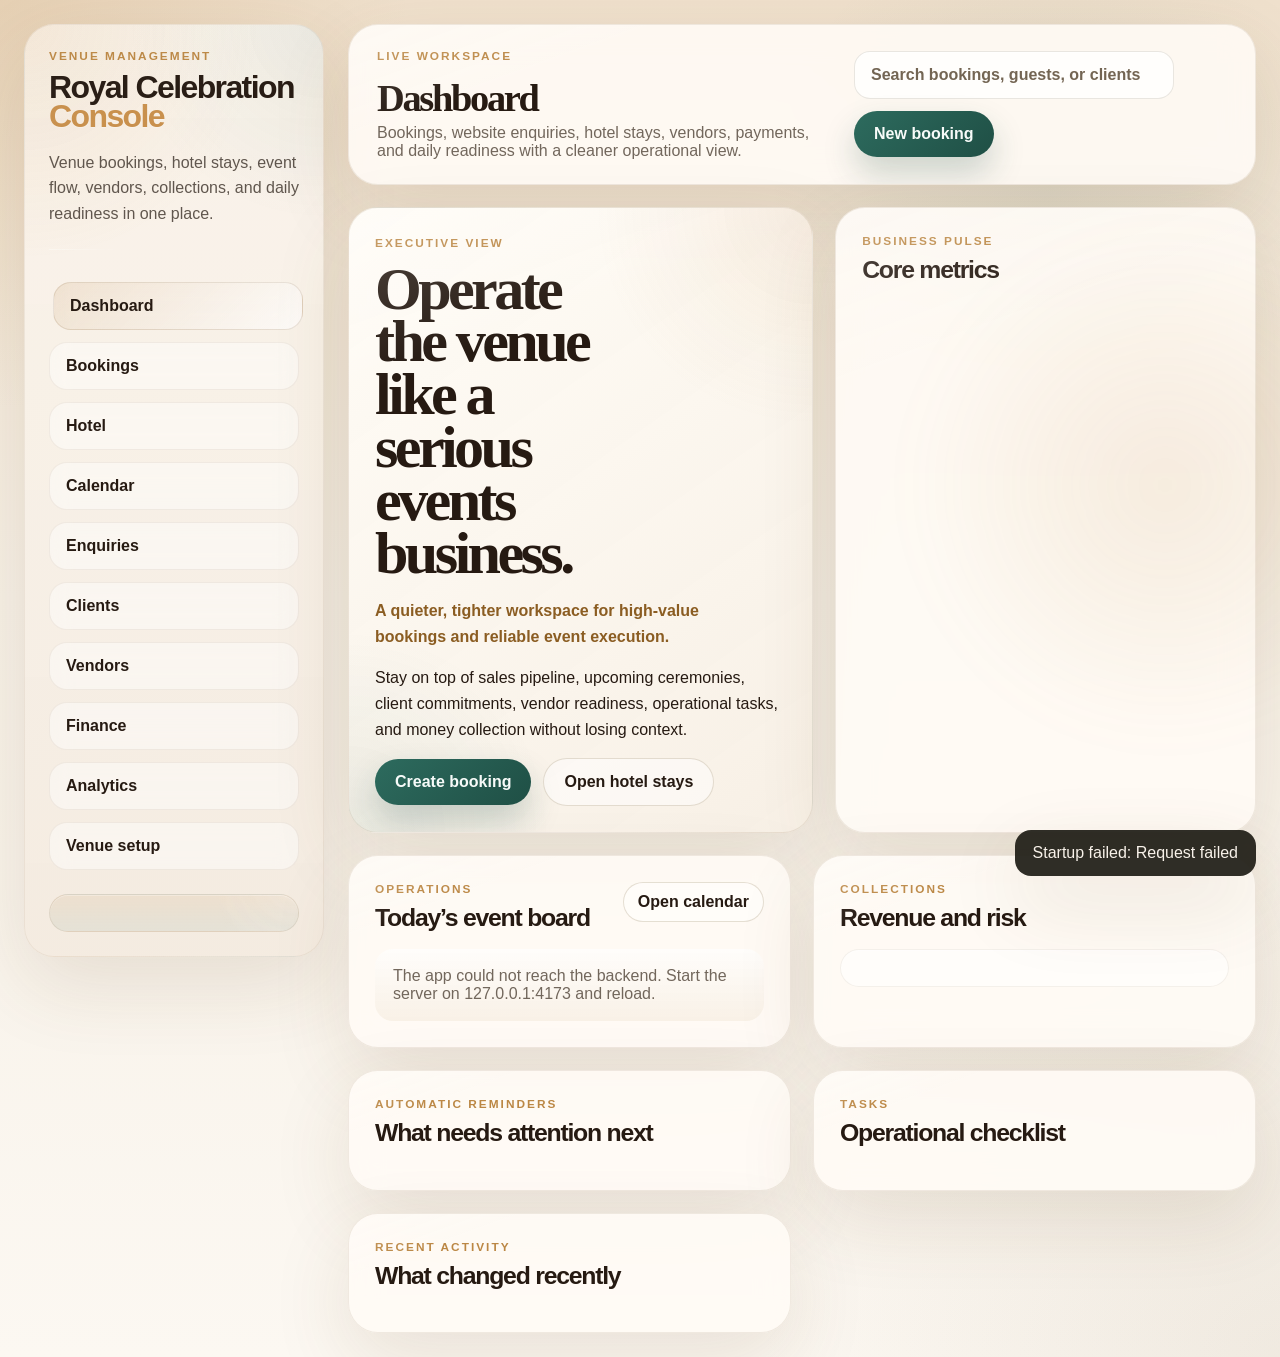
==== index.html @ b29d03de "disintegration" ====
<!DOCTYPE html>
<html lang="en">
  <head>
    <meta charset="UTF-8" />
    <meta name="viewport" content="width=device-width, initial-scale=1.0" />
    <title>Royal Celebration Console</title>
    <link rel="icon" type="image/png" href="assets/SrSLogicsLogo.png" />
    <meta property="og:title" content="Royal Celebration Console" />
    <meta
      property="og:description"
      content="Venue bookings, hotel stays, operations, vendors, collections, and event execution in one premium workspace."
    />
    <meta property="og:image" content="assets/SrSLogicsLogo.png" />
    <meta property="og:type" content="website" />
    <meta name="theme-color" content="#2c6b5e" />
    <meta name="mobile-web-app-capable" content="yes" />
    <meta name="apple-mobile-web-app-capable" content="yes" />
    <meta name="apple-mobile-web-app-status-bar-style" content="default" />
    <meta name="apple-mobile-web-app-title" content="Royal Celebration" />
    <link rel="manifest" href="manifest.webmanifest" />
    <link rel="apple-touch-icon" href="assets/SrSLogicsLogo.png" />
    <link rel="stylesheet" href="styles.css" />
  </head>
  <body>
    <div class="app-shell">
      <aside class="sidebar">
        <div class="brand-block">
          <p class="eyebrow">Venue Management</p>
          <h1>Royal Celebration <span>Console</span></h1>
          <p class="sidebar-copy">
            Venue bookings, hotel stays, event flow, vendors, collections, and daily readiness in one place.
          </p>
          <div class="brand-line"></div>
        </div>

        <nav class="nav-list" id="primaryNav" aria-label="Primary navigation">
          <button class="nav-link active" data-view="dashboard">Dashboard</button>
          <button class="nav-link" data-view="bookings">Bookings</button>
          <button class="nav-link" data-view="hotel">Hotel</button>
          <button class="nav-link" data-view="calendar">Calendar</button>
          <button class="nav-link" data-view="enquiries">Enquiries</button>
          <button class="nav-link" data-view="clients">Clients</button>
          <button class="nav-link" data-view="vendors">Vendors</button>
          <button class="nav-link" data-view="finance">Finance</button>
          <button class="nav-link" data-view="analytics">Analytics</button>
          <button class="nav-link" data-view="settings">Venue setup</button>
        </nav>

        <div class="sidebar-card" id="sidebarCard"></div>
      </aside>

      <main class="main-content">
        <header class="topbar">
          <div class="topbar-intro">
            <p class="eyebrow">Live Workspace</p>
            <h2 id="viewTitle">Dashboard</h2>
            <p class="topbar-copy">Bookings, website enquiries, hotel stays, vendors, payments, and daily readiness with a cleaner operational view.</p>
          </div>
          <div class="topbar-actions">
            <button class="mobile-nav-toggle" id="mobileNavToggle" type="button" aria-expanded="false" aria-controls="primaryNav">
              <span class="mobile-nav-toggle__label">Sections</span>
            </button>
            <label class="topbar-search">
              <span class="sr-only">Global booking search</span>
              <input id="globalSearch" placeholder="Search bookings, guests, or clients" />
            </label>
            <button class="primary-btn" id="quickAddBtn">New booking</button>
          </div>
        </header>

        <section class="view active" data-view-panel="dashboard">
          <div class="summary-grid">
            <article class="hero-card">
              <p class="eyebrow">Executive View</p>
              <h3>Operate the venue like a serious events business.</h3>
              <p class="hero-lead">A quieter, tighter workspace for high-value bookings and reliable event execution.</p>
              <p>
                Stay on top of sales pipeline, upcoming ceremonies, client commitments, vendor
                readiness, operational tasks, and money collection without losing context.
              </p>
              <div class="hero-actions">
                <button class="primary-btn" id="heroBookingBtn">Create booking</button>
                <button class="ghost-btn" data-goto="hotel">Open hotel stays</button>
              </div>
            </article>

            <article class="panel">
              <div class="section-heading compact-heading">
                <div>
                  <p class="eyebrow">Business Pulse</p>
                  <h3>Core metrics</h3>
                </div>
              </div>
              <div class="stats-grid" id="statsGrid"></div>
            </article>
          </div>

          <div class="content-grid">
            <article class="panel">
              <div class="section-heading">
                <div>
                  <p class="eyebrow">Operations</p>
                  <h3>Today’s event board</h3>
                </div>
                <button class="ghost-btn small-btn" data-goto="calendar">Open calendar</button>
              </div>
              <div class="card-list" id="todayList"></div>
            </article>

            <article class="panel">
              <div class="section-heading">
                <div>
                  <p class="eyebrow">Collections</p>
                  <h3>Revenue and risk</h3>
                </div>
              </div>
              <div class="finance-highlight" id="dashboardFinanceHighlight"></div>
              <div class="mini-list" id="collectionsList"></div>
            </article>
          </div>

          <div class="content-grid">
            <article class="panel">
              <div class="section-heading">
                <div>
                  <p class="eyebrow">Automatic reminders</p>
                  <h3>What needs attention next</h3>
                </div>
              </div>
              <div class="mini-list" id="remindersList"></div>
            </article>

            <article class="panel">
              <div class="section-heading">
                <div>
                  <p class="eyebrow">Tasks</p>
                  <h3>Operational checklist</h3>
                </div>
              </div>
              <div class="card-list" id="tasksList"></div>
            </article>

            <article class="panel">
              <div class="section-heading">
                <div>
                  <p class="eyebrow">Recent activity</p>
                  <h3>What changed recently</h3>
                </div>
              </div>
              <div class="mini-list" id="activityList"></div>
            </article>
          </div>
        </section>

        <section class="view" data-view-panel="bookings">
          <div class="bookings-layout">
            <article class="panel">
              <div class="section-heading bookings-heading">
                <div class="bookings-heading__copy">
                  <p class="eyebrow">Booking Management</p>
                  <h3>Pipeline, confirmations, and event records</h3>
                  <p class="bookings-copy">Review live bookings, shortlist upcoming events, and move records without losing context.</p>
                </div>
                <button class="ghost-btn small-btn" id="focusBookingFormBtn" type="button">Add booking</button>
              </div>

              <div class="table-toolbar">
                <label class="table-search">
                  <span class="sr-only">Search bookings</span>
                  <input id="bookingSearch" placeholder="Search by client, event type, or package" />
                </label>
                <div class="filter-group" id="bookingFilters">
                  <button class="filter-chip active" data-filter="All">All</button>
                  <button class="filter-chip" data-filter="Inquiry">Inquiry</button>
                  <button class="filter-chip" data-filter="Upcoming">Upcoming</button>
                  <button class="filter-chip" data-filter="Confirmed">Confirmed</button>
                </div>
              </div>

              <div class="table-shell">
                <table class="data-table">
                  <thead>
                    <tr>
                      <th>Booking</th>
                      <th>Date</th>
                      <th>Guests</th>
                      <th>Package</th>
                      <th>Advance</th>
                      <th>Status</th>
                    </tr>
                  </thead>
                  <tbody id="bookingsTableBody"></tbody>
                </table>
              </div>
            </article>

            <aside class="detail-stack">
              <article class="panel sticky-panel">
                <div class="section-heading compact-heading">
                  <div>
                    <p class="eyebrow">Selected Booking</p>
                    <h3>Booking summary</h3>
                  </div>
                </div>
                <div id="bookingDetail"></div>
              </article>

              <article class="panel">
                <div class="section-heading compact-heading">
                  <div>
                    <p class="eyebrow" id="bookingFormEyebrow">New Booking</p>
                    <h3 id="bookingFormTitle">Create record</h3>
                  </div>
                </div>
                <form id="bookingForm" class="app-form">
                  <label>
                    Client name
                    <input name="clientName" required placeholder="Aarav Sharma" />
                  </label>
                  <label>
                    Event type
                    <select name="eventType" required>
                      <option value="Wedding">Wedding</option>
                      <option value="Reception">Reception</option>
                      <option value="Engagement">Engagement</option>
                      <option value="Birthday">Birthday</option>
                      <option value="Corporate">Corporate</option>
                    </select>
                  </label>
                  <label>
                    Event date
                    <input name="eventDate" type="date" required />
                  </label>
                  <label>
                    Guests
                    <input name="guestCount" type="number" min="10" required placeholder="350" />
                  </label>
                  <label>
                    Package
                    <select name="packageName" required>
                      <option value="Silver">Silver</option>
                      <option value="Gold">Gold</option>
                      <option value="Premium">Premium</option>
                      <option value="Custom Luxury">Custom Luxury</option>
                    </select>
                  </label>
                  <label>
                    Lawn area
                    <select name="lawnArea" required>
                      <option value="Main Lawn">Main Lawn</option>
                      <option value="Sunset Deck">Sunset Deck</option>
                      <option value="North Lawn">North Lawn</option>
                      <option value="Garden Court">Garden Court</option>
                    </select>
                  </label>
                  <label>
                    Booking status
                    <select name="status" required>
                      <option value="Inquiry">Inquiry</option>
                      <option value="Upcoming">Upcoming</option>
                      <option value="Confirmed">Confirmed</option>
                    </select>
                  </label>
                  <label>
                    Advance amount
                    <input name="advancePaid" type="number" min="0" required placeholder="150000" />
                  </label>
                  <label class="full-span">
                    Notes
                    <textarea name="notes" rows="4" placeholder="Decor, catering, VIP requirements, timing notes"></textarea>
                  </label>
                  <div class="form-actions">
                    <button class="primary-btn full-width" id="bookingFormSubmitBtn" type="submit">Save booking</button>
                    <button class="ghost-btn full-width" id="cancelBookingEditBtn" type="button" hidden>Cancel edit</button>
                  </div>
                </form>
              </article>
            </aside>
          </div>
        </section>

        <section class="view" data-view-panel="hotel">
          <div class="section-grid hotel-grid">
            <article class="panel">
              <div class="section-heading">
                <div>
                  <p class="eyebrow">Hotel Stays</p>
                  <h3>Room reservations, stays, and guest allocation</h3>
                </div>
              </div>

              <div class="stats-grid hotel-stats" id="hotelStatsGrid"></div>

              <div class="table-shell hotel-table-shell">
                <table class="data-table">
                  <thead>
                    <tr>
                      <th>Guest / block</th>
                      <th>Stay dates</th>
                      <th>Room type</th>
                      <th>Rooms</th>
                      <th>Guests</th>
                      <th>Amount</th>
                      <th>Payment</th>
                      <th>Status</th>
                      <th>Actions</th>
                    </tr>
                  </thead>
                  <tbody id="hotelBookingsTableBody"></tbody>
                </table>
              </div>
            </article>

            <aside class="detail-stack">
              <article class="panel">
                <div class="section-heading compact-heading">
                  <div>
                    <p class="eyebrow">Stay Overview</p>
                    <h3>Hotel operations snapshot</h3>
                  </div>
                </div>
                <div id="hotelOverview"></div>
              </article>

              <article class="panel">
                <div class="section-heading compact-heading">
                  <div>
                    <p class="eyebrow" id="hotelFormEyebrow">New Room Booking</p>
                    <h3 id="hotelFormTitle">Create stay record</h3>
                  </div>
                </div>
                <form id="hotelBookingForm" class="app-form">
                  <label>
                    Guest name / booking block
                    <input name="guestName" required placeholder="Khanna Family Stay" />
                  </label>
                  <label>
                    Phone
                    <input name="phone" required placeholder="+91 98765 43210" />
                  </label>
                  <label>
                    Room type
                    <select name="roomType" required>
                      <option value="Deluxe Room">Deluxe Room</option>
                      <option value="Premium Room">Premium Room</option>
                      <option value="Family Suite">Family Suite</option>
                      <option value="Executive Suite">Executive Suite</option>
                    </select>
                  </label>
                  <label>
                    Booking source
                    <select name="bookingSource" required>
                      <option value="Wedding Block">Wedding Block</option>
                      <option value="Reception Block">Reception Block</option>
                      <option value="Phone Booking">Phone Booking</option>
                      <option value="Walk-in">Walk-in</option>
                      <option value="Corporate Event">Corporate Event</option>
                    </select>
                  </label>
                  <label>
                    Check-in
                    <input name="checkIn" type="date" required />
                  </label>
                  <label>
                    Check-out
                    <input name="checkOut" type="date" required />
                  </label>
                  <label>
                    Rooms
                    <input name="roomsCount" type="number" min="1" required placeholder="4" />
                  </label>
                  <label>
                    Guests
                    <input name="guestsCount" type="number" min="1" required placeholder="8" />
                  </label>
                  <label>
                    Amount
                    <input name="amount" type="number" min="0" required placeholder="72000" />
                  </label>
                  <label>
                    Stay status
                    <select name="status" required>
                      <option value="Reserved">Reserved</option>
                      <option value="Confirmed">Confirmed</option>
                      <option value="Checked In">Checked In</option>
                      <option value="Checked Out">Checked Out</option>
                    </select>
                  </label>
                  <label>
                    Payment status
                    <select name="paymentStatus" required>
                      <option value="Pending">Pending</option>
                      <option value="Received">Received</option>
                    </select>
                  </label>
                  <label class="full-span">
                    Notes
                    <textarea name="notes" rows="4" placeholder="Late check-in, family block, corporate stay notes, breakfast or pickup remarks"></textarea>
                  </label>
                  <div class="form-actions">
                    <button class="primary-btn full-width" id="hotelFormSubmitBtn" type="submit">Save room booking</button>
                    <button class="ghost-btn full-width" id="cancelHotelEditBtn" type="button" hidden>Cancel edit</button>
                  </div>
                </form>
              </article>
            </aside>
          </div>
        </section>

        <section class="view" data-view-panel="calendar">
          <article class="panel">
            <div class="section-heading">
              <div>
                <p class="eyebrow">Venue Calendar</p>
                <h3>Upcoming schedule and load planning</h3>
              </div>
            </div>
            <div class="calendar-board" id="calendarBoard"></div>
          </article>
        </section>

        <section class="view" data-view-panel="enquiries">
          <div class="section-grid entity-grid">
            <article class="panel">
              <div class="section-heading">
                <div>
                  <p class="eyebrow">Website Leads</p>
                  <h3>Public enquiries from the website</h3>
                </div>
              </div>
              <div class="table-shell">
                <table class="data-table">
                  <thead>
                    <tr>
                      <th>Lead</th>
                      <th>Event</th>
                      <th>Date</th>
                      <th>Guests</th>
                      <th>Budget</th>
                      <th>Stay</th>
                      <th>Status</th>
                      <th>Actions</th>
                    </tr>
                  </thead>
                  <tbody id="enquiriesTableBody"></tbody>
                </table>
              </div>
            </article>

            <article class="panel">
              <div class="section-heading compact-heading">
                <div>
                  <p class="eyebrow">Lead Notes</p>
                  <h3>What came from the public form</h3>
                </div>
              </div>
              <div class="mini-list" id="enquiriesSummary"></div>
            </article>
          </div>
        </section>

        <section class="view" data-view-panel="clients">
          <div class="section-grid entity-grid">
            <article class="panel">
              <div class="section-heading">
                <div>
                  <p class="eyebrow">Client CRM</p>
                  <h3>Profiles, stages, and preferences</h3>
                </div>
              </div>
              <div class="table-shell">
                <table class="data-table">
                  <thead>
                    <tr>
                      <th>Name</th>
                      <th>Phone</th>
                      <th>Email</th>
                      <th>Stage</th>
                      <th>Preferences</th>
                      <th>Actions</th>
                    </tr>
                  </thead>
                  <tbody id="clientsTableBody"></tbody>
                </table>
              </div>
            </article>

            <article class="panel">
              <div class="section-heading compact-heading">
                <div>
                  <p class="eyebrow" id="clientFormEyebrow">Add Client</p>
                  <h3 id="clientFormTitle">New CRM record</h3>
                </div>
              </div>
              <form id="clientForm" class="app-form">
                <label>
                  Full name
                  <input name="name" required placeholder="Neha Kapoor" />
                </label>
                <label>
                  Phone
                  <input name="phone" required placeholder="+91 98xxxxxx12" />
                </label>
                <label>
                  Email
                  <input name="email" type="email" required placeholder="client@example.com" />
                </label>
                <label>
                  Lead stage
                  <select name="stage" required>
                    <option value="Inquiry">Inquiry</option>
                    <option value="Site Visit">Site Visit</option>
                    <option value="Quoted">Quoted</option>
                    <option value="Booked">Booked</option>
                  </select>
                </label>
                <label class="full-span">
                  Preferences
                  <textarea name="preferences" rows="4" placeholder="Theme, catering notes, parking, VIP seating"></textarea>
                </label>
                <div class="form-actions">
                  <button class="primary-btn full-width" id="clientFormSubmitBtn" type="submit">Save client</button>
                  <button class="ghost-btn full-width" id="cancelClientEditBtn" type="button" hidden>Cancel edit</button>
                </div>
              </form>
            </article>
          </div>
        </section>

        <section class="view" data-view-panel="vendors">
          <div class="section-grid entity-grid">
            <article class="panel">
              <div class="section-heading">
                <div>
                  <p class="eyebrow">Vendor Directory</p>
                  <h3>Service partners and fallback options</h3>
                </div>
              </div>
              <div class="table-shell">
                <table class="data-table">
                  <thead>
                    <tr>
                      <th>Vendor</th>
                      <th>Category</th>
                      <th>Contact</th>
                      <th>Phone</th>
                      <th>Status</th>
                      <th>Actions</th>
                    </tr>
                  </thead>
                  <tbody id="vendorsTableBody"></tbody>
                </table>
              </div>
            </article>

            <article class="panel">
              <div class="section-heading compact-heading">
                <div>
                  <p class="eyebrow" id="vendorFormEyebrow">Add Vendor</p>
                  <h3 id="vendorFormTitle">Partner record</h3>
                </div>
              </div>
              <form id="vendorForm" class="app-form">
                <label>
                  Vendor name
                  <input name="name" required placeholder="Royal Petals Decor" />
                </label>
                <label>
                  Category
                  <select name="category" required>
                    <option value="Decor">Decor</option>
                    <option value="Catering">Catering</option>
                    <option value="Lighting">Lighting</option>
                    <option value="Sound">Sound</option>
                    <option value="Photography">Photography</option>
                    <option value="Security">Security</option>
                  </select>
                </label>
                <label>
                  Contact person
                  <input name="contactPerson" required placeholder="Rajiv" />
                </label>
                <label>
                  Phone
                  <input name="phone" required placeholder="+91 97xxxxxx00" />
                </label>
                <label>
                  Status
                  <select name="status" required>
                    <option value="Preferred">Preferred</option>
                    <option value="Active">Active</option>
                    <option value="Backup">Backup</option>
                  </select>
                </label>
                <label class="full-span">
                  Notes
                  <textarea name="notes" rows="4" placeholder="Rates, setup conditions, reliability"></textarea>
                </label>
                <div class="form-actions">
                  <button class="primary-btn full-width" id="vendorFormSubmitBtn" type="submit">Save vendor</button>
                  <button class="ghost-btn full-width" id="cancelVendorEditBtn" type="button" hidden>Cancel edit</button>
                </div>
              </form>
            </article>
          </div>
        </section>

        <section class="view" data-view-panel="finance">
          <div class="section-grid entity-grid">
            <article class="panel">
              <div class="section-heading">
                <div>
                  <p class="eyebrow">Collections</p>
                  <h3>Payments, balances, and cash flow</h3>
                </div>
              </div>
              <div class="finance-highlight" id="financeHighlight"></div>
              <div class="table-shell">
                <table class="data-table">
                  <thead>
                    <tr>
                      <th>Client</th>
                      <th>Type</th>
                      <th>Amount</th>
                      <th>Status</th>
                      <th>Notes</th>
                      <th>Actions</th>
                    </tr>
                  </thead>
                  <tbody id="paymentsTableBody"></tbody>
                </table>
              </div>
            </article>

            <article class="panel">
              <div class="section-heading compact-heading">
                <div>
                  <p class="eyebrow" id="paymentFormEyebrow">Add Payment</p>
                  <h3 id="paymentFormTitle">Finance entry</h3>
                </div>
              </div>
              <form id="paymentForm" class="app-form">
                <label>
                  Client name
                  <input name="clientName" required placeholder="Aarav Sharma" />
                </label>
                <label>
                  Payment type
                  <select name="paymentType" required>
                    <option value="Token">Token</option>
                    <option value="Advance">Advance</option>
                    <option value="Installment">Installment</option>
                    <option value="Final Balance">Final Balance</option>
                  </select>
                </label>
                <label>
                  Amount
                  <input name="amount" type="number" min="0" required placeholder="75000" />
                </label>
                <label>
                  Status
                  <select name="status" required>
                    <option value="Received">Received</option>
                    <option value="Pending">Pending</option>
                  </select>
                </label>
                <label class="full-span">
                  Notes
                  <textarea name="notes" rows="4" placeholder="Reference number, due date, balance context"></textarea>
                </label>
                <div class="form-actions">
                  <button class="primary-btn full-width" id="paymentFormSubmitBtn" type="submit">Save payment</button>
                  <button class="ghost-btn full-width" id="cancelPaymentEditBtn" type="button" hidden>Cancel edit</button>
                </div>
              </form>
            </article>
          </div>
        </section>

        <section class="view" data-view-panel="analytics">
          <div class="section-heading">
            <div>
              <p class="eyebrow">Owner Analytics</p>
              <h3>Business metrics, demand patterns, and operating pressure</h3>
            </div>
          </div>

          <div class="analytics-kpi-grid" id="analyticsKpiGrid"></div>

          <div class="analytics-grid analytics-grid--wide">
            <article class="panel">
              <div class="section-heading compact-heading">
                <div>
                  <p class="eyebrow">Revenue</p>
                  <h3>Collections and revenue mix</h3>
                </div>
              </div>
              <div id="analyticsRevenueMix"></div>
            </article>

            <article class="panel">
              <div class="section-heading compact-heading">
                <div>
                  <p class="eyebrow">Demand</p>
                  <h3>Event type mix</h3>
                </div>
              </div>
              <div id="analyticsEventMix"></div>
            </article>
          </div>

          <div class="analytics-grid">
            <article class="panel">
              <div class="section-heading compact-heading">
                <div>
                  <p class="eyebrow">Lawn Performance</p>
                  <h3>Lawn area utilization</h3>
                </div>
              </div>
              <div id="analyticsLawnMix"></div>
            </article>

            <article class="panel">
              <div class="section-heading compact-heading">
                <div>
                  <p class="eyebrow">Packages</p>
                  <h3>Package demand distribution</h3>
                </div>
              </div>
              <div id="analyticsPackageMix"></div>
            </article>

            <article class="panel">
              <div class="section-heading compact-heading">
                <div>
                  <p class="eyebrow">Hotel Demand</p>
                  <h3>Room type demand</h3>
                </div>
              </div>
              <div id="analyticsRoomTypeMix"></div>
            </article>
          </div>

          <div class="analytics-grid">
            <article class="panel">
              <div class="section-heading compact-heading">
                <div>
                  <p class="eyebrow">Acquisition</p>
                  <h3>Hotel booking sources</h3>
                </div>
              </div>
              <div id="analyticsHotelSourceMix"></div>
            </article>

            <article class="panel">
              <div class="section-heading compact-heading">
                <div>
                  <p class="eyebrow">Schedule</p>
                  <h3>Upcoming operating load</h3>
                </div>
              </div>
              <div id="analyticsLoadMix"></div>
            </article>

            <article class="panel">
              <div class="section-heading compact-heading">
                <div>
                  <p class="eyebrow">Trend</p>
                  <h3>Month-wise pipeline</h3>
                </div>
              </div>
              <div id="analyticsMonthlyTrend"></div>
            </article>
          </div>
        </section>

        <section class="view" data-view-panel="settings">
          <article class="panel">
            <div class="section-heading">
              <div>
                  <p class="eyebrow">Venue Setup</p>
                  <h3>Configuration areas for the business</h3>
                </div>
              </div>
              <div class="requirements-grid" id="requirementsGrid"></div>
          </article>
        </section>
      </main>
    </div>

    <div class="toast" id="toast" aria-live="polite"></div>

    <script src="pwa.js"></script>
    <script src="app.js"></script>
  </body>
</html>
---- styles.css ----
:root {
  --bg: #f6f0e6;
  --bg-warm: #ead8c2;
  --panel: rgba(255, 251, 246, 0.9);
  --panel-strong: rgba(255, 253, 250, 0.98);
  --ink: #261a12;
  --muted: #72675c;
  --line: rgba(113, 83, 38, 0.1);
  --line-strong: rgba(113, 83, 38, 0.18);
  --accent: #bb8744;
  --accent-deep: #8b5d22;
  --accent-soft: rgba(187, 135, 68, 0.12);
  --green: #2d6b5e;
  --green-deep: #1f4f45;
  --green-soft: rgba(45, 107, 94, 0.12);
  --navy: #f4efe8;
  --navy-soft: #efe6d8;
  --red: #c96d52;
  --red-soft: rgba(201, 109, 82, 0.12);
  --amber-soft: rgba(187, 135, 68, 0.1);
  --glow: rgba(187, 135, 68, 0.14);
  --shadow: 0 28px 80px rgba(96, 67, 28, 0.12);
  --shadow-soft: 0 16px 36px rgba(96, 67, 28, 0.08);
}

* {
  box-sizing: border-box;
}

html {
  scroll-behavior: smooth;
}

body {
  margin: 0;
  min-height: 100vh;
  overflow-x: hidden;
  color: var(--ink);
  font-family: "Avenir Next", "Segoe UI", sans-serif;
  background:
    radial-gradient(circle at top left, rgba(187, 135, 68, 0.18), transparent 22%),
    radial-gradient(circle at 82% 14%, rgba(45, 107, 94, 0.08), transparent 18%),
    radial-gradient(circle at bottom right, rgba(134, 108, 68, 0.1), transparent 28%),
    linear-gradient(180deg, #efe0cc 0%, var(--bg) 44%, #fcf8f2 100%);
}

body::before {
  content: "";
  position: fixed;
  inset: 0;
  pointer-events: none;
  opacity: 0.08;
  background-image:
    linear-gradient(rgba(255, 255, 255, 0.08) 1px, transparent 1px),
    linear-gradient(90deg, rgba(255, 255, 255, 0.08) 1px, transparent 1px);
  background-size: 56px 56px;
}

body::after {
  content: "";
  position: fixed;
  width: 42vw;
  height: 42vw;
  right: -12vw;
  top: 24vh;
  border-radius: 50%;
  background: radial-gradient(circle, rgba(187, 135, 68, 0.12), transparent 68%);
  pointer-events: none;
  filter: blur(24px);
}

button,
input,
select,
textarea {
  font: inherit;
}

[hidden] {
  display: none !important;
}

.sr-only {
  position: absolute;
  width: 1px;
  height: 1px;
  padding: 0;
  margin: -1px;
  overflow: hidden;
  clip: rect(0, 0, 0, 0);
  white-space: nowrap;
  border: 0;
}

.app-shell {
  display: grid;
  grid-template-columns: 300px 1fr;
  gap: 24px;
  padding: 24px;
}

.sidebar {
  position: relative;
  align-self: start;
  display: flex;
  flex-direction: column;
  height: auto;
  min-height: 0;
  padding: 24px;
  border-radius: 30px;
  background:
    radial-gradient(circle at top left, rgba(187, 135, 68, 0.12), transparent 24%),
    radial-gradient(circle at top right, rgba(45, 107, 94, 0.08), transparent 20%),
    linear-gradient(180deg, rgba(250, 244, 236, 0.96) 0%, rgba(244, 235, 224, 0.98) 100%);
  color: var(--ink);
  box-shadow: var(--shadow);
  overflow: hidden;
  border: 1px solid rgba(113, 83, 38, 0.08);
}

.sidebar::before {
  content: "";
  position: absolute;
  inset: 0;
  background:
    linear-gradient(160deg, rgba(255, 255, 255, 0.03), transparent 22%),
    repeating-linear-gradient(
      120deg,
      rgba(255, 255, 255, 0.012) 0,
      rgba(255, 255, 255, 0.012) 1px,
      transparent 1px,
      transparent 36px
    );
  pointer-events: none;
}

.mobile-nav-toggle {
  display: none;
  align-self: flex-start;
  margin-bottom: 16px;
  padding: 12px 16px;
  border-radius: 999px;
  border: 1px solid rgba(113, 83, 38, 0.12);
  background: rgba(255, 252, 247, 0.94);
  color: var(--ink);
  font-weight: 800;
  font-size: 0.9rem;
  box-shadow: var(--shadow-soft);
}

.mobile-nav-toggle__label {
  pointer-events: none;
}

.eyebrow {
  margin: 0 0 10px;
  color: var(--accent);
  text-transform: uppercase;
  letter-spacing: 0.17em;
  font-size: 0.74rem;
  font-weight: 800;
}

.brand-block h1,
.section-heading h3,
.data-table th,
.detail-card h4,
.requirement-card h4 {
  margin: 0;
  font-family: "Avenir Next", "Trebuchet MS", sans-serif;
  letter-spacing: -0.05em;
}

.topbar h2,
.hero-card h3 {
  margin: 0;
  font-family: "Iowan Old Style", "Palatino Linotype", "Book Antiqua", serif;
  font-weight: 700;
  letter-spacing: -0.06em;
}

.brand-block h1 {
  font-size: 2rem;
  line-height: 0.92;
  margin-bottom: 18px;
}

.brand-block h1 span {
  display: block;
  color: #c88f4b;
  text-shadow: 0 1px 0 rgba(255, 255, 255, 0.24);
}

.sidebar-copy,
.sidebar-card span,
.hero-card p,
.detail-card p,
.requirement-card p,
.mini-item p,
.finance-highlight p {
  line-height: 1.6;
}

.sidebar-copy,
.sidebar-card span {
  color: rgba(38, 26, 18, 0.72);
}

.brand-line {
  width: 70px;
  height: 1px;
  margin-top: 22px;
  background: linear-gradient(90deg, rgba(255, 255, 255, 0.34), transparent);
}

.nav-list {
  display: grid;
  gap: 12px;
  margin: 32px 0 auto;
}

.nav-link {
  border: 1px solid rgba(113, 83, 38, 0.08);
  padding: 14px 16px;
  border-radius: 18px;
  text-align: left;
  background: rgba(255, 255, 255, 0.44);
  color: inherit;
  cursor: pointer;
  font-weight: 700;
  backdrop-filter: blur(10px);
  transition: transform 180ms ease, background 180ms ease, border-color 180ms ease;
}

.nav-link:hover,
.nav-link.active {
  background: linear-gradient(135deg, rgba(187, 135, 68, 0.14), rgba(255, 255, 255, 0.65));
  border-color: rgba(113, 83, 38, 0.14);
  transform: translateX(4px);
}

.sidebar-card {
  margin-top: 24px;
  padding: 18px;
  border-radius: 22px;
  background:
    radial-gradient(circle at top right, rgba(255, 255, 255, 0.18), transparent 32%),
    linear-gradient(180deg, rgba(187, 135, 68, 0.12), rgba(45, 107, 94, 0.08));
  border: 1px solid rgba(113, 83, 38, 0.1);
  box-shadow: inset 0 1px 0 rgba(255, 255, 255, 0.3);
}

.sidebar-card p,
.sidebar-card strong,
.sidebar-card span {
  margin: 0;
}

.sidebar-card strong {
  display: block;
  margin: 8px 0;
  font-size: 1.8rem;
}

.main-content {
  display: grid;
  gap: 22px;
  min-width: 0;
}

.topbar,
.panel,
.hero-card {
  border: 1px solid var(--line);
  border-radius: 30px;
  background: var(--panel);
  box-shadow: var(--shadow);
  backdrop-filter: blur(16px);
  min-width: 0;
}

.panel,
.hero-card {
  position: relative;
  overflow: hidden;
}

.panel::before,
.hero-card::before,
.topbar::before {
  content: "";
  position: absolute;
  inset: 0;
  background: linear-gradient(160deg, rgba(255, 255, 255, 0.22), transparent 24%);
  pointer-events: none;
}

.topbar {
  display: flex;
  justify-content: space-between;
  align-items: center;
  gap: 24px;
  padding: 24px 28px;
  position: relative;
  overflow: hidden;
}

.topbar h2 {
  font-size: clamp(2.3rem, 3vw, 3.05rem);
  line-height: 0.9;
}

.topbar-intro {
  display: grid;
  gap: 8px;
}

.topbar-copy {
  margin: 0;
  max-width: 54ch;
  color: var(--muted);
}

.topbar-actions,
.hero-actions {
  display: flex;
  flex-wrap: wrap;
  gap: 12px;
  align-items: center;
}

.topbar-search input,
.table-toolbar input,
.app-form input,
.app-form select,
.app-form textarea {
  width: 100%;
  font-weight: 600;
  border: 1px solid rgba(77, 57, 27, 0.12);
  border-radius: 16px;
  padding: 14px 16px;
  background: rgba(255, 255, 255, 0.76);
  color: var(--ink);
  box-shadow: inset 0 1px 0 rgba(255, 255, 255, 0.48);
}

.topbar-search input::placeholder,
.table-toolbar input::placeholder,
.app-form input::placeholder,
.app-form textarea::placeholder {
  color: rgba(103, 88, 68, 0.92);
  font-weight: 600;
}

.topbar-search input:focus,
.table-toolbar input:focus,
.app-form input:focus,
.app-form select:focus,
.app-form textarea:focus {
  outline: 0;
  border-color: rgba(187, 135, 68, 0.34);
  box-shadow:
    0 0 0 4px rgba(187, 135, 68, 0.08),
    inset 0 1px 0 rgba(255, 255, 255, 0.58);
}

.topbar-search {
  width: min(320px, 100%);
}

.primary-btn,
.ghost-btn,
.filter-chip,
.row-action {
  border: 0;
  cursor: pointer;
  display: inline-flex;
  align-items: center;
  justify-content: center;
  text-align: center;
  transition: transform 180ms ease, box-shadow 180ms ease, background 180ms ease;
}

.primary-btn,
.ghost-btn,
.filter-chip {
  padding: 14px 20px;
  border-radius: 999px;
  font-weight: 800;
}

.small-btn,
.row-action {
  padding: 10px 14px;
  border-radius: 999px;
  font-weight: 800;
}

.primary-btn {
  background: linear-gradient(135deg, var(--green) 0%, var(--green-deep) 100%);
  color: #f7fbf9;
  box-shadow: 0 16px 32px rgba(33, 77, 68, 0.22);
}

.ghost-btn {
  background: rgba(255, 255, 255, 0.48);
  color: var(--ink);
  border: 1px solid var(--line-strong);
}

.filter-chip {
  background: rgba(255, 255, 255, 0.54);
  color: var(--muted);
}

.filter-chip.active {
  background: rgba(187, 135, 68, 0.16);
  color: var(--ink);
  border-color: rgba(187, 135, 68, 0.2);
}

.row-action {
  background: rgba(255, 255, 255, 0.5);
  color: var(--ink);
  border: 1px solid var(--line);
}

.row-action--danger {
  background: rgba(160, 34, 34, 0.1);
  color: #8e1f1f;
  border-color: rgba(160, 34, 34, 0.16);
}

.primary-btn:hover,
.ghost-btn:hover,
.filter-chip:hover,
.row-action:hover {
  transform: translateY(-2px);
}

.view {
  display: none;
}

.view.active {
  display: grid;
  gap: 22px;
}

.summary-grid,
.content-grid,
.section-grid,
.bookings-layout,
.analytics-grid,
.analytics-kpi-grid {
  display: grid;
  gap: 22px;
}

.summary-grid {
  grid-template-columns: 1.05fr 0.95fr;
}

.content-grid,
.section-grid {
  grid-template-columns: 1fr 1fr;
}

.entity-grid {
  grid-template-columns: minmax(0, 1.35fr) minmax(320px, 0.85fr);
  align-items: start;
}

.bookings-layout {
  grid-template-columns: minmax(0, 1.5fr) minmax(320px, 0.8fr);
  align-items: start;
}

.analytics-kpi-grid {
  grid-template-columns: repeat(3, minmax(0, 1fr));
}

.analytics-grid {
  grid-template-columns: repeat(3, minmax(0, 1fr));
}

.analytics-grid--wide {
  grid-template-columns: repeat(2, minmax(0, 1fr));
}

.bookings-heading__copy {
  display: grid;
  gap: 8px;
}

.bookings-copy {
  margin: 0;
  max-width: 56ch;
  color: var(--muted);
}

.hero-card,
.panel {
  padding: 26px;
}

.hero-card {
  background:
    radial-gradient(circle at top right, rgba(187, 135, 68, 0.1), transparent 28%),
    radial-gradient(circle at bottom left, rgba(45, 107, 94, 0.08), transparent 26%),
    linear-gradient(145deg, rgba(255, 252, 247, 0.98), rgba(247, 239, 229, 0.94));
}

.hero-card h3 {
  font-size: clamp(2.8rem, 4.7vw, 5rem);
  line-height: 0.88;
  max-width: 8ch;
  margin-bottom: 18px;
  overflow-wrap: anywhere;
}

.hero-lead {
  margin: 0 0 12px;
  color: var(--accent-deep);
  font-weight: 700;
  max-width: 42ch;
}

.section-heading {
  display: flex;
  justify-content: space-between;
  gap: 18px;
  align-items: flex-start;
  margin-bottom: 18px;
}

.compact-heading {
  margin-bottom: 14px;
}

.section-heading h3 {
  font-size: 1.55rem;
  line-height: 1;
}

.stats-grid {
  display: grid;
  grid-template-columns: repeat(2, minmax(0, 1fr));
  gap: 18px;
}

.stat-card,
.analytics-kpi,
.detail-card,
.requirement-card,
.finance-highlight,
.mini-item {
  padding: 18px;
  border-radius: 22px;
  background: var(--panel-strong);
  border: 1px solid rgba(113, 83, 38, 0.08);
  box-shadow: inset 0 1px 0 rgba(255, 255, 255, 0.42);
}

.stat-card {
  position: relative;
  overflow: hidden;
  padding-top: 22px;
}

.analytics-kpi {
  position: relative;
  overflow: hidden;
  padding-top: 22px;
}

.stat-card::after {
  content: "";
  position: absolute;
  top: 0;
  left: 18px;
  width: 44px;
  height: 3px;
  border-radius: 999px;
  background: linear-gradient(90deg, var(--accent), rgba(177, 118, 43, 0));
}

.analytics-kpi::after {
  content: "";
  position: absolute;
  top: 0;
  left: 18px;
  width: 56px;
  height: 3px;
  border-radius: 999px;
  background: linear-gradient(90deg, var(--green), rgba(45, 107, 94, 0));
}

.stat-card span,
.analytics-kpi span,
.finance-highlight span {
  display: block;
  color: var(--muted);
  font-size: 0.92rem;
}

.stat-card strong,
.analytics-kpi strong,
.finance-highlight strong {
  display: block;
  margin: 6px 0;
  font-size: 2.1rem;
  line-height: 1;
}

.analytics-kpi small,
.stat-card small {
  color: var(--muted);
  line-height: 1.5;
}

.card-list,
.mini-list,
.detail-stack,
.requirements-grid {
  display: grid;
  gap: 16px;
}

.mini-item strong {
  display: block;
  margin-bottom: 4px;
}

.table-toolbar {
  display: grid;
  grid-template-columns: 1fr;
  gap: 14px;
  margin-bottom: 22px;
  padding: 14px;
  border-radius: 20px;
  background: rgba(255, 255, 255, 0.42);
  border: 1px solid rgba(113, 83, 38, 0.08);
}

.table-search {
  display: block;
}

.filter-group {
  display: flex;
  flex-wrap: wrap;
  gap: 10px;
  align-items: center;
}

.table-shell {
  overflow: auto;
  border: 1px solid rgba(113, 83, 38, 0.08);
  border-radius: 22px;
  background: var(--panel-strong);
  box-shadow: inset 0 1px 0 rgba(255, 255, 255, 0.4);
  min-width: 0;
}

.data-table {
  width: 100%;
  border-collapse: collapse;
  min-width: 680px;
}

.data-table thead {
  background: rgba(187, 135, 68, 0.06);
}

.data-table th,
.data-table td {
  padding: 16px 18px;
  text-align: left;
  border-bottom: 1px solid rgba(113, 83, 38, 0.08);
  vertical-align: top;
}

.data-table th {
  font-size: 0.86rem;
  color: var(--accent);
  text-transform: uppercase;
  letter-spacing: 0.1em;
}

.table-row {
  cursor: pointer;
  transition: background 160ms ease, box-shadow 160ms ease;
}

.table-row:hover,
.table-row.active {
  background: rgba(187, 135, 68, 0.05);
}

.table-row.active {
  box-shadow: inset 3px 0 0 var(--accent);
}

.table-primary {
  font-weight: 800;
}

.table-secondary {
  margin-top: 4px;
  color: var(--muted);
  font-size: 0.92rem;
}

.status-pill {
  display: inline-flex;
  align-items: center;
  padding: 8px 11px;
  border-radius: 999px;
  font-size: 0.8rem;
  font-weight: 800;
}

.status-confirmed,
.status-received,
.status-booked,
.status-preferred,
.status-checked-in {
  background: rgba(41, 88, 72, 0.14);
  color: var(--green);
}

.status-inquiry,
.status-pending,
.status-active,
.status-upcoming,
.status-site-visit,
.status-quoted,
.status-reserved,
.status-contacted {
  background: rgba(167, 101, 34, 0.16);
  color: var(--accent);
}

.status-risk,
.status-backup,
.status-checked-out,
.status-urgent,
.status-closed {
  background: rgba(180, 79, 51, 0.14);
  color: var(--red);
}

.status-converted {
  background: rgba(41, 88, 72, 0.14);
  color: var(--green);
}

.detail-card h4 {
  font-size: 1.2rem;
  margin-bottom: 6px;
}

.detail-intro {
  display: flex;
  flex-wrap: wrap;
  gap: 10px;
  align-items: center;
  margin-bottom: 14px;
}

.detail-intro strong {
  font-size: 1rem;
}

.detail-intro span {
  padding: 8px 12px;
  border-radius: 999px;
  background: rgba(187, 135, 68, 0.1);
  color: var(--accent-deep);
  font-size: 0.82rem;
  font-weight: 700;
}

.detail-grid {
  display: grid;
  grid-template-columns: repeat(2, minmax(0, 1fr));
  gap: 12px;
  margin: 16px 0;
}

.detail-metric {
  padding: 14px;
  border-radius: 16px;
  background: linear-gradient(180deg, rgba(255, 255, 255, 0.56), rgba(248, 240, 229, 0.92));
  border: 1px solid rgba(113, 83, 38, 0.08);
}

.detail-metric span {
  display: block;
  color: var(--muted);
  font-size: 0.82rem;
  margin-bottom: 6px;
}

.tag-row {
  display: flex;
  flex-wrap: wrap;
  gap: 10px;
  margin-top: 12px;
}

.tag-row span {
  padding: 9px 11px;
  border-radius: 999px;
  background: rgba(255, 255, 255, 0.64);
  color: var(--ink);
  font-size: 0.82rem;
  font-weight: 700;
}

.detail-actions {
  display: flex;
  flex-wrap: wrap;
  gap: 10px;
  margin-top: 16px;
}

.app-form {
  display: grid;
  grid-template-columns: 1fr;
  gap: 16px;
}

.form-actions {
  display: grid;
  gap: 12px;
}

.inline-actions {
  display: flex;
  flex-wrap: wrap;
  gap: 8px;
}

.table-note {
  color: var(--muted);
  font-size: 0.82rem;
  font-weight: 700;
}

.app-form label {
  display: grid;
  gap: 8px;
  font-weight: 700;
}

.full-span {
  grid-column: 1 / -1;
}

.full-width {
  width: 100%;
}

.calendar-board {
  display: grid;
  grid-template-columns: repeat(3, minmax(0, 1fr));
  gap: 16px;
}

.calendar-column {
  padding: 18px;
  border-radius: 22px;
  background: var(--panel-strong);
  border: 1px solid rgba(113, 83, 38, 0.08);
  box-shadow: inset 0 1px 0 rgba(255, 255, 255, 0.4);
}

.calendar-column h4 {
  margin: 0 0 12px;
  font-size: 1.05rem;
}

.calendar-slot {
  padding: 14px;
  border-radius: 16px;
  background: linear-gradient(180deg, rgba(255, 255, 255, 0.56), rgba(248, 240, 229, 0.92));
  margin-bottom: 10px;
}

.calendar-slot strong {
  display: block;
  margin-bottom: 4px;
}

.requirements-grid {
  grid-template-columns: repeat(2, minmax(0, 1fr));
}

.requirement-card h4 {
  margin-bottom: 8px;
  font-size: 1.1rem;
}

.requirement-card p {
  margin: 0;
  color: var(--muted);
}

.sticky-panel {
  position: sticky;
  top: 24px;
}

.empty-state {
  padding: 18px;
  border-radius: 18px;
  background: linear-gradient(180deg, rgba(255, 255, 255, 0.56), rgba(248, 240, 229, 0.92));
  color: var(--muted);
}

.bar-chart {
  display: grid;
  gap: 16px;
}

.bar-row {
  display: grid;
  gap: 10px;
}

.bar-row__meta {
  display: flex;
  justify-content: space-between;
  gap: 14px;
  align-items: baseline;
}

.bar-row__meta strong {
  font-size: 0.98rem;
}

.bar-row__meta span {
  color: var(--muted);
  font-size: 0.9rem;
  text-align: right;
}

.bar-track {
  width: 100%;
  height: 12px;
  border-radius: 999px;
  background: rgba(187, 135, 68, 0.1);
  overflow: hidden;
}

.bar-fill {
  height: 100%;
  border-radius: 999px;
  background: linear-gradient(90deg, var(--green), var(--accent));
  min-width: 8px;
}

.toast {
  position: fixed;
  right: 24px;
  bottom: 24px;
  padding: 14px 18px;
  border-radius: 16px;
  background: rgba(35, 32, 25, 0.94);
  color: #f8f2ea;
  box-shadow: var(--shadow);
  opacity: 0;
  transform: translateY(14px);
  transition: opacity 180ms ease, transform 180ms ease;
  pointer-events: none;
}

.toast.visible {
  opacity: 1;
  transform: translateY(0);
}

@media (max-width: 1260px) {
  .app-shell,
  .summary-grid,
  .content-grid,
  .section-grid,
  .entity-grid,
  .bookings-layout,
  .analytics-grid,
  .analytics-kpi-grid,
  .requirements-grid,
  .calendar-board {
    grid-template-columns: 1fr;
  }

  .sidebar,
  .sticky-panel {
    position: static;
    height: auto;
    min-height: 0;
  }
}

@media (max-width: 1460px) {
  .bookings-layout,
  .entity-grid,
  .hotel-grid {
    grid-template-columns: 1fr;
  }

  .bookings-layout .detail-stack {
    grid-template-columns: repeat(2, minmax(0, 1fr));
    align-items: start;
  }
}

@media (max-width: 760px) {
  .app-shell {
    gap: 16px;
    padding: 12px;
  }

  .sidebar,
  .topbar,
  .hero-card,
  .panel {
    padding: 18px;
    border-radius: 24px;
    max-width: 100%;
  }

  .topbar,
  .section-heading,
  .table-toolbar {
    flex-direction: column;
    grid-template-columns: 1fr;
  }

  .topbar {
    gap: 16px;
  }

  .sidebar {
    position: fixed;
    top: 12px;
    left: 12px;
    right: 12px;
    z-index: 40;
    height: auto;
    max-height: calc(100vh - 24px);
    overflow: auto;
    transform: translateY(-115%);
    opacity: 0;
    pointer-events: none;
    transition: transform 220ms ease, opacity 220ms ease;
  }

  .sidebar.is-open {
    transform: translateY(0);
    opacity: 1;
    pointer-events: auto;
  }

  .mobile-nav-toggle {
    display: inline-flex;
    position: static;
    z-index: 50;
    margin-bottom: 0;
    align-self: start;
    min-height: 46px;
  }

  .sidebar:not(.is-open) .nav-list,
  .sidebar:not(.is-open) .sidebar-card {
    display: none;
  }

  .sidebar.is-open .nav-list,
  .sidebar.is-open .sidebar-card {
    display: grid;
  }

  .sidebar.is-open .sidebar-card {
    display: block;
  }

  .brand-block h1 {
    font-size: 1.6rem;
    line-height: 0.98;
  }

  .sidebar-copy,
  .hero-card p,
  .mini-item p,
  .finance-highlight p {
    font-size: 0.98rem;
  }

  .sidebar-copy,
  .sidebar-card span {
    max-width: 24ch;
  }

  .stats-grid,
  .analytics-kpi-grid,
  .app-form,
  .detail-grid {
    grid-template-columns: 1fr;
  }

  .hero-card h3 {
    max-width: 8ch;
    font-size: clamp(2.2rem, 10vw, 3rem);
    line-height: 0.9;
  }

  .topbar-actions {
    display: grid;
    grid-template-columns: 1fr;
    align-items: stretch;
    width: 100%;
    gap: 10px;
  }

  .mobile-nav-toggle {
    width: max-content;
    min-width: 120px;
    justify-self: start;
    grid-column: 1 / -1;
  }

  .topbar-search {
    width: 100%;
    grid-column: 1 / -1;
  }

  .topbar-actions .ghost-btn,
  .topbar-actions .primary-btn,
  .hero-actions .ghost-btn,
  .hero-actions .primary-btn {
    width: 100%;
  }

  .topbar-actions .ghost-btn,
  .topbar-actions .primary-btn {
    min-height: 48px;
  }

  .topbar-actions .ghost-btn {
    grid-column: 1 / -1;
  }

  .topbar-actions .primary-btn {
    grid-column: 1 / -1;
  }

  .hero-actions {
    display: grid;
    grid-template-columns: 1fr;
  }

  .sidebar-card strong {
    font-size: 1.55rem;
  }

  .nav-link {
    padding: 13px 14px;
  }

  .table-shell {
    overflow: visible;
    border: 0;
    background: transparent;
    border-radius: 0;
  }

  .table-toolbar {
    padding: 0;
    background: transparent;
    border: 0;
    border-radius: 0;
  }

  .bookings-layout .detail-stack {
    grid-template-columns: 1fr;
  }

  .data-table {
    min-width: 0;
  }

  .data-table thead {
    display: none;
  }

  .data-table,
  .data-table tbody,
  .data-table tr,
  .data-table td {
    display: block;
    width: 100%;
  }

  .data-table tr {
    margin-bottom: 14px;
    padding: 6px 0;
    border-radius: 18px;
    background: var(--panel-strong);
    border: 1px solid rgba(77, 57, 27, 0.08);
  }

  .data-table td {
    display: grid;
    grid-template-columns: 82px 1fr;
    gap: 10px;
    padding: 10px 14px;
    border-bottom: 1px solid rgba(77, 57, 27, 0.08);
    text-align: left;
  }

  .data-table td:last-child {
    border-bottom: 0;
  }

  .data-table td::before {
    content: attr(data-label);
    color: var(--muted);
    font-size: 0.8rem;
    font-weight: 800;
    text-transform: uppercase;
    letter-spacing: 0.08em;
  }

  .toast {
    left: 16px;
    right: 16px;
    bottom: 16px;
  }
}
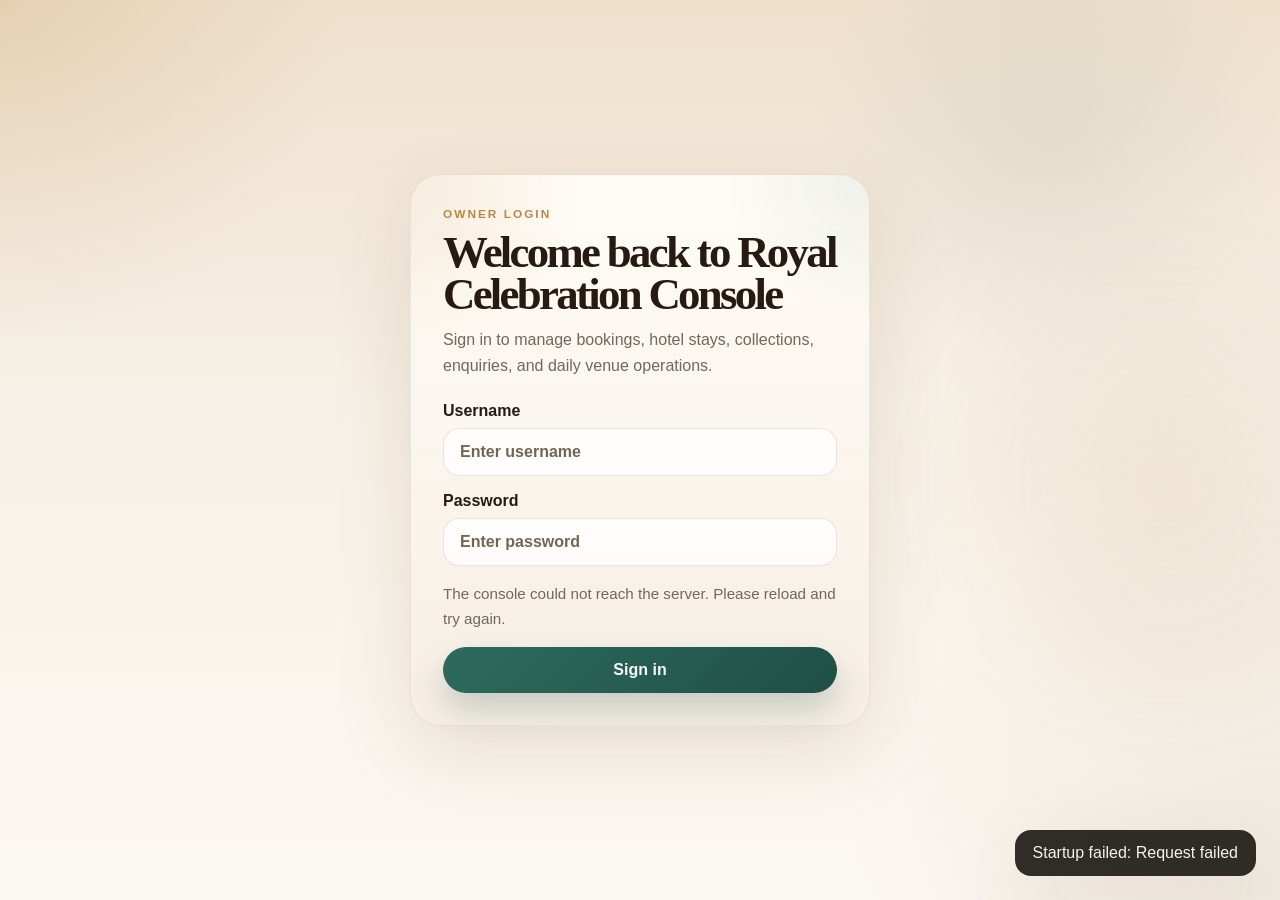
==== commit 75e0dd31: "css" ====
--- a/index.html
+++ b/index.html
@@ -22,7 +22,35 @@
     <link rel="stylesheet" href="styles.css" />
   </head>
   <body>
-    <div class="app-shell">
+    <section class="auth-screen" id="authScreen">
+      <div class="auth-card">
+        <p class="eyebrow">Owner Login</p>
+        <h1>Welcome back to Royal Celebration Console</h1>
+        <p class="auth-copy">
+          Sign in to manage bookings, hotel stays, collections, enquiries, and daily venue operations.
+        </p>
+        <form class="auth-form" id="loginForm">
+          <label>
+            Username
+            <input name="username" autocomplete="username" required placeholder="Enter username" />
+          </label>
+          <label>
+            Password
+            <input
+              name="password"
+              type="password"
+              autocomplete="current-password"
+              required
+              placeholder="Enter password"
+            />
+          </label>
+          <p class="auth-message" id="loginMessage">Use the owner login to continue into the workspace.</p>
+          <button class="primary-btn full-width" id="loginSubmitBtn" type="submit">Sign in</button>
+        </form>
+      </div>
+    </section>
+
+    <div class="app-shell" id="appShell" hidden>
       <aside class="sidebar">
         <div class="brand-block">
           <p class="eyebrow">Venue Management</p>
@@ -64,6 +92,10 @@
               <span class="sr-only">Global booking search</span>
               <input id="globalSearch" placeholder="Search bookings, guests, or clients" />
             </label>
+            <span class="session-chip" id="sessionChip" hidden>
+              Signed in as <strong id="sessionUserName">Owner</strong>
+            </span>
+            <button class="ghost-btn small-btn" id="logoutBtn" type="button" hidden>Sign out</button>
             <button class="primary-btn" id="quickAddBtn">New booking</button>
           </div>
         </header>
--- a/styles.css
+++ b/styles.css
@@ -92,6 +92,61 @@
   border: 0;
 }
 
+.auth-screen {
+  min-height: 100vh;
+  display: grid;
+  place-items: center;
+  padding: 24px;
+}
+
+.auth-card {
+  width: min(100%, 460px);
+  padding: 32px;
+  border-radius: 30px;
+  background:
+    radial-gradient(circle at top left, rgba(187, 135, 68, 0.14), transparent 24%),
+    radial-gradient(circle at top right, rgba(45, 107, 94, 0.08), transparent 20%),
+    linear-gradient(180deg, rgba(255, 252, 247, 0.96) 0%, rgba(246, 238, 228, 0.98) 100%);
+  border: 1px solid rgba(113, 83, 38, 0.1);
+  box-shadow: var(--shadow);
+}
+
+.auth-card h1 {
+  margin: 0 0 12px;
+  font-family: "Iowan Old Style", "Palatino Linotype", "Book Antiqua", serif;
+  font-size: clamp(2rem, 4vw, 2.8rem);
+  line-height: 0.94;
+  letter-spacing: -0.06em;
+}
+
+.auth-copy,
+.auth-message {
+  margin: 0;
+  color: var(--muted);
+  line-height: 1.6;
+}
+
+.auth-form {
+  display: grid;
+  gap: 16px;
+  margin-top: 24px;
+}
+
+.auth-form label {
+  display: grid;
+  gap: 8px;
+  font-weight: 700;
+}
+
+.auth-message {
+  min-height: 1.6em;
+  font-size: 0.95rem;
+}
+
+.auth-message.error {
+  color: var(--red);
+}
+
 .app-shell {
   display: grid;
   grid-template-columns: 300px 1fr;
@@ -329,8 +384,26 @@
   align-items: center;
 }
 
+.session-chip {
+  display: inline-flex;
+  align-items: center;
+  gap: 6px;
+  padding: 12px 16px;
+  border-radius: 999px;
+  background: rgba(255, 252, 247, 0.86);
+  border: 1px solid rgba(113, 83, 38, 0.1);
+  color: var(--muted);
+  font-size: 0.92rem;
+  white-space: nowrap;
+}
+
+.session-chip strong {
+  color: var(--ink);
+}
+
 .topbar-search input,
 .table-toolbar input,
+.auth-form input,
 .app-form input,
 .app-form select,
 .app-form textarea {
@@ -346,6 +419,7 @@
 
 .topbar-search input::placeholder,
 .table-toolbar input::placeholder,
+.auth-form input::placeholder,
 .app-form input::placeholder,
 .app-form textarea::placeholder {
   color: rgba(103, 88, 68, 0.92);
@@ -354,6 +428,7 @@
 
 .topbar-search input:focus,
 .table-toolbar input:focus,
+.auth-form input:focus,
 .app-form input:focus,
 .app-form select:focus,
 .app-form textarea:focus {
@@ -1137,6 +1212,12 @@
     grid-column: 1 / -1;
   }
 
+  .session-chip {
+    width: 100%;
+    justify-content: center;
+    grid-column: 1 / -1;
+  }
+
   .topbar-actions .ghost-btn,
   .topbar-actions .primary-btn,
   .hero-actions .ghost-btn,
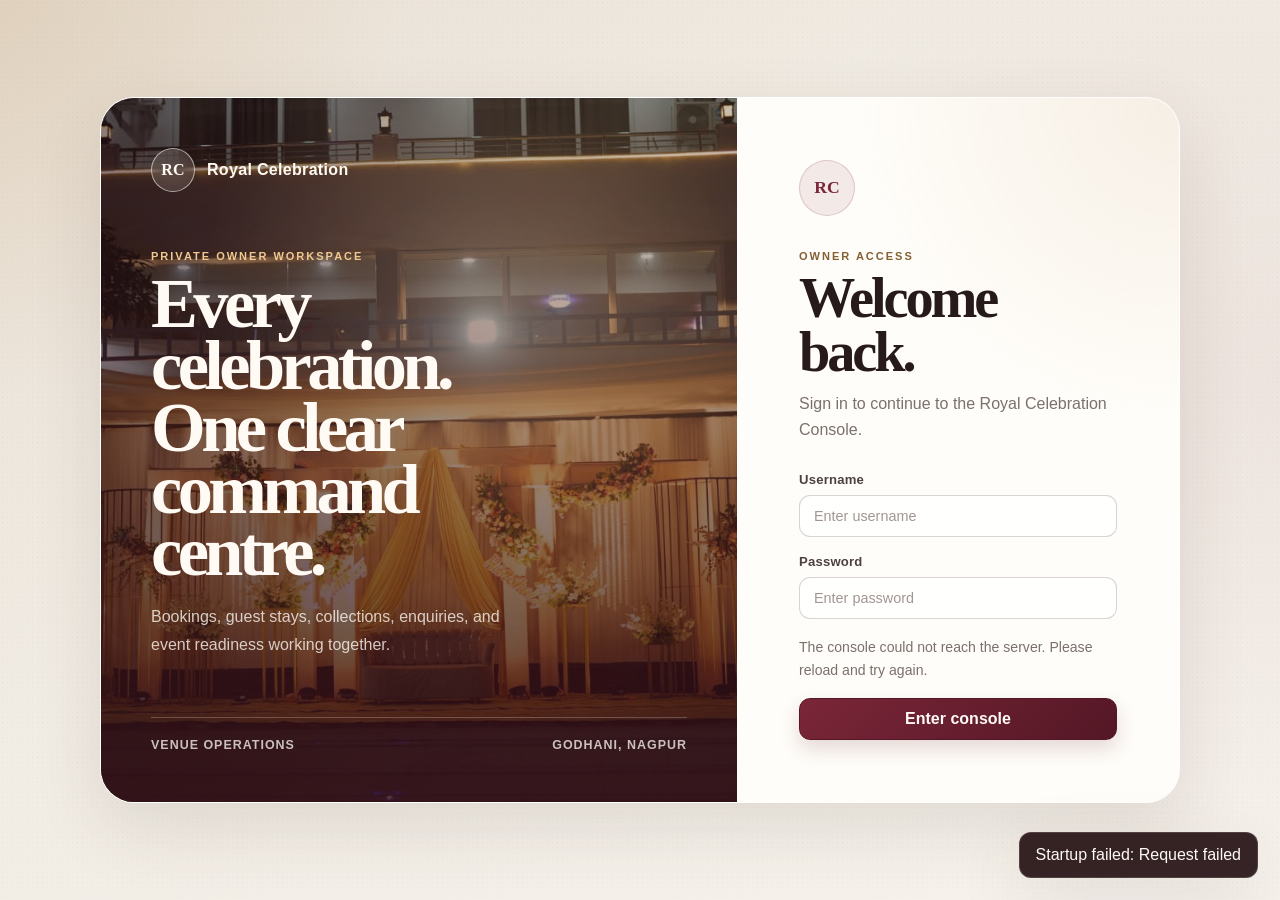
==== commit 8409fc08: "Polish owner console experience" ====
--- a/index.html
+++ b/index.html
@@ -10,77 +10,97 @@
       property="og:description"
       content="Venue bookings, hotel stays, operations, vendors, collections, and event execution in one premium workspace."
     />
+    <meta name="robots" content="noindex, nofollow, noarchive" />
     <meta property="og:image" content="assets/SrSLogicsLogo.png" />
     <meta property="og:type" content="website" />
-    <meta name="theme-color" content="#2c6b5e" />
+    <meta name="theme-color" content="#7a2638" />
     <meta name="mobile-web-app-capable" content="yes" />
     <meta name="apple-mobile-web-app-capable" content="yes" />
     <meta name="apple-mobile-web-app-status-bar-style" content="default" />
     <meta name="apple-mobile-web-app-title" content="Royal Celebration" />
-    <link rel="manifest" href="manifest.webmanifest" />
+    <link rel="manifest" href="manifest.webmanifest?v=20260710-console-scope" />
     <link rel="apple-touch-icon" href="assets/SrSLogicsLogo.png" />
-    <link rel="stylesheet" href="styles.css" />
+    <link rel="stylesheet" href="styles.css?v=20260905-premium-console-final" />
   </head>
   <body>
     <section class="auth-screen" id="authScreen">
-      <div class="auth-card">
-        <p class="eyebrow">Owner Login</p>
-        <h1>Welcome back to Royal Celebration Console</h1>
-        <p class="auth-copy">
-          Sign in to manage bookings, hotel stays, collections, enquiries, and daily venue operations.
-        </p>
-        <form class="auth-form" id="loginForm">
-          <label>
-            Username
-            <input name="username" autocomplete="username" required placeholder="Enter username" />
-          </label>
-          <label>
-            Password
-            <input
-              name="password"
-              type="password"
-              autocomplete="current-password"
-              required
-              placeholder="Enter password"
-            />
-          </label>
-          <p class="auth-message" id="loginMessage">Use the owner login to continue into the workspace.</p>
-          <button class="primary-btn full-width" id="loginSubmitBtn" type="submit">Sign in</button>
-        </form>
+      <div class="auth-layout">
+        <aside class="auth-showcase" aria-label="Royal Celebration venue">
+          <div class="auth-showcase__brand"><span>RC</span> Royal Celebration</div>
+          <div class="auth-showcase__copy">
+            <p class="eyebrow">Private owner workspace</p>
+            <h2>Every celebration.<br />One clear command centre.</h2>
+            <p>Bookings, guest stays, collections, enquiries, and event readiness working together.</p>
+          </div>
+          <div class="auth-showcase__footer"><span>Venue operations</span><span>Godhani, Nagpur</span></div>
+        </aside>
+        <div class="auth-card">
+          <div class="auth-card__mark" aria-hidden="true">RC</div>
+          <p class="eyebrow">Owner access</p>
+          <h1>Welcome back.</h1>
+          <p class="auth-copy">Sign in to continue to the Royal Celebration Console.</p>
+          <form class="auth-form" id="loginForm">
+            <label>
+              Username
+              <input name="username" autocomplete="username" required placeholder="Enter username" />
+            </label>
+            <label>
+              Password
+              <input
+                name="password"
+                type="password"
+                autocomplete="current-password"
+                required
+                placeholder="Enter password"
+              />
+            </label>
+            <p class="auth-message" id="loginMessage">Secure access for authorised venue staff.</p>
+            <button class="primary-btn full-width" id="loginSubmitBtn" type="submit">Enter console</button>
+          </form>
+        </div>
       </div>
     </section>
 
     <div class="app-shell" id="appShell" hidden>
       <aside class="sidebar">
         <div class="brand-block">
-          <p class="eyebrow">Venue Management</p>
-          <h1>Royal Celebration <span>Console</span></h1>
-          <p class="sidebar-copy">
-            Venue bookings, hotel stays, event flow, vendors, collections, and daily readiness in one place.
-          </p>
-          <div class="brand-line"></div>
+          <div class="brand-lockup"><span class="brand-seal" aria-hidden="true">RC</span><div><p class="eyebrow">Royal Celebration</p><h1>Owner Console</h1></div></div>
+          <p class="sidebar-copy">Your venue, stays, people, and collections in one workspace.</p>
         </div>
 
         <nav class="nav-list" id="primaryNav" aria-label="Primary navigation">
-          <button class="nav-link active" data-view="dashboard">Dashboard</button>
-          <button class="nav-link" data-view="bookings">Bookings</button>
-          <button class="nav-link" data-view="hotel">Hotel</button>
-          <button class="nav-link" data-view="calendar">Calendar</button>
-          <button class="nav-link" data-view="enquiries">Enquiries</button>
-          <button class="nav-link" data-view="clients">Clients</button>
-          <button class="nav-link" data-view="vendors">Vendors</button>
-          <button class="nav-link" data-view="finance">Finance</button>
-          <button class="nav-link" data-view="analytics">Analytics</button>
-          <button class="nav-link" data-view="settings">Venue setup</button>
+          <span class="nav-group-label">Overview</span>
+          <button class="nav-link active" data-index="01" data-view="dashboard">Dashboard</button>
+          <span class="nav-group-label">Operations</span>
+          <button class="nav-link" data-index="02" data-view="bookings">Bookings</button>
+          <button class="nav-link" data-index="03" data-view="hotel">Hotel</button>
+          <button class="nav-link" data-index="04" data-view="calendar">Calendar</button>
+          <button class="nav-link" data-index="05" data-view="enquiries">Enquiries</button>
+          <span class="nav-group-label">Relationships</span>
+          <button class="nav-link" data-index="06" data-view="clients">Clients</button>
+          <button class="nav-link" data-index="07" data-view="vendors">Vendors</button>
+          <span class="nav-group-label">Business</span>
+          <button class="nav-link" data-index="08" data-view="finance">Finance</button>
+          <button class="nav-link" data-index="09" data-view="analytics">Analytics</button>
+          <button class="nav-link" data-index="10" data-view="settings">Venue setup</button>
         </nav>
 
         <div class="sidebar-card" id="sidebarCard"></div>
+        <div class="sidebar-account">
+          <span class="sidebar-account__avatar" aria-hidden="true">RC</span>
+          <span class="sidebar-account__identity">
+            <small>Signed in</small>
+            <strong id="sidebarSessionUserName">Owner</strong>
+          </span>
+          <button class="sidebar-account__logout" id="sidebarLogoutBtn" type="button">Sign out</button>
+        </div>
       </aside>
+      <button class="nav-backdrop" id="navBackdrop" type="button" aria-label="Close navigation" tabindex="-1"></button>
 
       <main class="main-content">
         <header class="topbar">
           <div class="topbar-intro">
-            <p class="eyebrow">Live Workspace</p>
+            <div class="workspace-status"><span class="workspace-status__dot"></span><span id="workspaceDate">Live workspace</span></div>
             <h2 id="viewTitle">Dashboard</h2>
             <p class="topbar-copy">Bookings, website enquiries, hotel stays, vendors, payments, and daily readiness with a cleaner operational view.</p>
           </div>
@@ -103,16 +123,14 @@
         <section class="view active" data-view-panel="dashboard">
           <div class="summary-grid">
             <article class="hero-card">
-              <p class="eyebrow">Executive View</p>
-              <h3>Operate the venue like a serious events business.</h3>
-              <p class="hero-lead">A quieter, tighter workspace for high-value bookings and reliable event execution.</p>
-              <p>
-                Stay on top of sales pipeline, upcoming ceremonies, client commitments, vendor
-                readiness, operational tasks, and money collection without losing context.
-              </p>
-              <div class="hero-actions">
-                <button class="primary-btn" id="heroBookingBtn">Create booking</button>
-                <button class="ghost-btn" data-goto="hotel">Open hotel stays</button>
+              <div class="hero-card__content">
+                <p class="eyebrow">Today at Royal</p>
+                <h3>Everything important, in one clear view.</h3>
+                <p class="hero-lead">Stay ahead of bookings, arrivals, collections, and event readiness.</p>
+                <div class="hero-actions">
+                  <button class="primary-btn" id="heroBookingBtn">Create booking</button>
+                  <button class="ghost-btn" data-goto="hotel">Manage stays</button>
+                </div>
               </div>
             </article>
 
@@ -125,6 +143,13 @@
               </div>
               <div class="stats-grid" id="statsGrid"></div>
             </article>
+          </div>
+
+          <div class="command-strip" aria-label="Quick actions">
+            <button type="button" data-goto="enquiries"><span>New leads</span><strong>Review enquiries</strong></button>
+            <button type="button" data-goto="calendar"><span>Schedule</span><strong>Open calendar</strong></button>
+            <button type="button" data-goto="finance"><span>Collections</span><strong>Track payments</strong></button>
+            <button type="button" data-goto="analytics"><span>Owner view</span><strong>See analytics</strong></button>
           </div>
 
           <div class="content-grid">
@@ -254,6 +279,8 @@
                     <select name="eventType" required>
                       <option value="Wedding">Wedding</option>
                       <option value="Reception">Reception</option>
+                      <option value="Sangeet">Sangeet</option>
+                      <option value="Haldi-Mehndi (Carnival Party)">Haldi-Mehndi (Carnival Party)</option>
                       <option value="Engagement">Engagement</option>
                       <option value="Birthday">Birthday</option>
                       <option value="Corporate">Corporate</option>
@@ -277,12 +304,14 @@
                     </select>
                   </label>
                   <label>
-                    Lawn area
+                    Venue area
                     <select name="lawnArea" required>
                       <option value="Main Lawn">Main Lawn</option>
                       <option value="Sunset Deck">Sunset Deck</option>
                       <option value="North Lawn">North Lawn</option>
                       <option value="Garden Court">Garden Court</option>
+                      <option value="AC-Hall">AC-Hall</option>
+                      <option value="Non-AC-Hall">Non-AC-Hall</option>
                     </select>
                   </label>
                   <label>
@@ -373,10 +402,11 @@
                   <label>
                     Room type
                     <select name="roomType" required>
-                      <option value="Deluxe Room">Deluxe Room</option>
-                      <option value="Premium Room">Premium Room</option>
-                      <option value="Family Suite">Family Suite</option>
-                      <option value="Executive Suite">Executive Suite</option>
+                      <option value="Non AC Standard">Non AC Standard</option>
+                      <option value="Non AC Deluxe">Non AC Deluxe</option>
+                      <option value="AC Standard">AC Standard</option>
+                      <option value="AC Deluxe">AC Deluxe</option>
+                      <option value="Dormitory">Dormitory</option>
                     </select>
                   </label>
                   <label>
@@ -745,8 +775,8 @@
             <article class="panel">
               <div class="section-heading compact-heading">
                 <div>
-                  <p class="eyebrow">Lawn Performance</p>
-                  <h3>Lawn area utilization</h3>
+                  <p class="eyebrow">Space Performance</p>
+                  <h3>Venue area utilisation</h3>
                 </div>
               </div>
               <div id="analyticsLawnMix"></div>
@@ -822,7 +852,7 @@
 
     <div class="toast" id="toast" aria-live="polite"></div>
 
-    <script src="pwa.js"></script>
-    <script src="app.js"></script>
+    <script src="pwa.js?v=20260905-premium-console-final"></script>
+    <script src="app.js?v=20260905-premium-console-final"></script>
   </body>
 </html>
--- a/styles.css
+++ b/styles.css
@@ -1,84 +1,61 @@
 :root {
-  --bg: #f6f0e6;
-  --bg-warm: #ead8c2;
-  --panel: rgba(255, 251, 246, 0.9);
-  --panel-strong: rgba(255, 253, 250, 0.98);
-  --ink: #261a12;
-  --muted: #72675c;
-  --line: rgba(113, 83, 38, 0.1);
-  --line-strong: rgba(113, 83, 38, 0.18);
-  --accent: #bb8744;
-  --accent-deep: #8b5d22;
-  --accent-soft: rgba(187, 135, 68, 0.12);
-  --green: #2d6b5e;
-  --green-deep: #1f4f45;
-  --green-soft: rgba(45, 107, 94, 0.12);
-  --navy: #f4efe8;
-  --navy-soft: #efe6d8;
-  --red: #c96d52;
-  --red-soft: rgba(201, 109, 82, 0.12);
-  --amber-soft: rgba(187, 135, 68, 0.1);
-  --glow: rgba(187, 135, 68, 0.14);
-  --shadow: 0 28px 80px rgba(96, 67, 28, 0.12);
-  --shadow-soft: 0 16px 36px rgba(96, 67, 28, 0.08);
-}
-
-* {
-  box-sizing: border-box;
-}
-
-html {
-  scroll-behavior: smooth;
-}
+  --canvas: #f1ece4;
+  --canvas-deep: #e8dfd3;
+  --surface: #fffdf9;
+  --surface-soft: #f8f4ee;
+  --surface-warm: #f3eae0;
+  --ink: #261a1b;
+  --ink-soft: #4d4140;
+  --muted: #7b706c;
+  --line: rgba(66, 43, 42, 0.11);
+  --line-strong: rgba(66, 43, 42, 0.2);
+  --wine: #7a2638;
+  --wine-deep: #541725;
+  --wine-soft: rgba(122, 38, 56, 0.09);
+  --brass: #b4864c;
+  --brass-deep: #845f32;
+  --brass-soft: rgba(180, 134, 76, 0.12);
+  --forest: #2d6256;
+  --forest-soft: rgba(45, 98, 86, 0.11);
+  --red: #b14f46;
+  --red-soft: rgba(177, 79, 70, 0.1);
+  --shadow-lg: 0 24px 70px rgba(73, 50, 43, 0.12);
+  --shadow-md: 0 12px 34px rgba(73, 50, 43, 0.09);
+  --shadow-sm: 0 5px 18px rgba(73, 50, 43, 0.07);
+  --serif: "Iowan Old Style", Baskerville, "Times New Roman", serif;
+  --sans: "Avenir Next", "Segoe UI", sans-serif;
+}
+
+* { box-sizing: border-box; }
+html { scroll-behavior: smooth; }
 
 body {
   margin: 0;
   min-height: 100vh;
   overflow-x: hidden;
   color: var(--ink);
-  font-family: "Avenir Next", "Segoe UI", sans-serif;
+  font-family: var(--sans);
   background:
-    radial-gradient(circle at top left, rgba(187, 135, 68, 0.18), transparent 22%),
-    radial-gradient(circle at 82% 14%, rgba(45, 107, 94, 0.08), transparent 18%),
-    radial-gradient(circle at bottom right, rgba(134, 108, 68, 0.1), transparent 28%),
-    linear-gradient(180deg, #efe0cc 0%, var(--bg) 44%, #fcf8f2 100%);
+    radial-gradient(circle at 0 0, rgba(180, 134, 76, 0.16), transparent 25rem),
+    radial-gradient(circle at 100% 42%, rgba(122, 38, 56, 0.06), transparent 34rem),
+    linear-gradient(145deg, var(--canvas-deep), var(--canvas) 42%, #f7f3ed);
 }
 
 body::before {
   content: "";
   position: fixed;
   inset: 0;
+  z-index: -1;
   pointer-events: none;
-  opacity: 0.08;
-  background-image:
-    linear-gradient(rgba(255, 255, 255, 0.08) 1px, transparent 1px),
-    linear-gradient(90deg, rgba(255, 255, 255, 0.08) 1px, transparent 1px);
-  background-size: 56px 56px;
-}
-
-body::after {
-  content: "";
-  position: fixed;
-  width: 42vw;
-  height: 42vw;
-  right: -12vw;
-  top: 24vh;
-  border-radius: 50%;
-  background: radial-gradient(circle, rgba(187, 135, 68, 0.12), transparent 68%);
-  pointer-events: none;
-  filter: blur(24px);
-}
-
-button,
-input,
-select,
-textarea {
-  font: inherit;
-}
-
-[hidden] {
-  display: none !important;
-}
+  opacity: 0.24;
+  background-image: radial-gradient(rgba(72, 48, 42, 0.14) 0.55px, transparent 0.55px);
+  background-size: 5px 5px;
+}
+
+body.nav-open { overflow: hidden; }
+button, input, select, textarea { font: inherit; }
+button { -webkit-tap-highlight-color: transparent; }
+[hidden] { display: none !important; }
 
 .sr-only {
   position: absolute;
@@ -92,35 +69,152 @@
   border: 0;
 }
 
+.eyebrow {
+  margin: 0 0 9px;
+  color: var(--brass-deep);
+  text-transform: uppercase;
+  letter-spacing: 0.18em;
+  font-size: 0.69rem;
+  line-height: 1.2;
+  font-weight: 800;
+}
+
+/* Sign in */
 .auth-screen {
   min-height: 100vh;
   display: grid;
   place-items: center;
-  padding: 24px;
+  padding: clamp(18px, 4vw, 48px);
+}
+
+.auth-layout {
+  width: min(1080px, 100%);
+  min-height: min(700px, calc(100vh - 64px));
+  display: grid;
+  grid-template-columns: minmax(0, 1.18fr) minmax(390px, 0.82fr);
+  overflow: hidden;
+  border: 1px solid rgba(255, 255, 255, 0.7);
+  border-radius: 34px;
+  background: var(--surface);
+  box-shadow: var(--shadow-lg);
+}
+
+.auth-showcase {
+  position: relative;
+  min-height: 640px;
+  display: flex;
+  flex-direction: column;
+  justify-content: space-between;
+  padding: clamp(28px, 4vw, 50px);
+  isolation: isolate;
+  overflow: hidden;
+  color: #fffaf4;
+  background:
+    linear-gradient(180deg, rgba(42, 17, 23, 0.26), rgba(54, 16, 26, 0.82)),
+    url("assets/media/instagram-july/stage-night.jpeg") center / cover no-repeat;
+}
+
+.auth-showcase::before {
+  content: "";
+  position: absolute;
+  inset: 0;
+  z-index: -1;
+  background:
+    radial-gradient(circle at 72% 26%, rgba(255, 211, 145, 0.22), transparent 22rem),
+    linear-gradient(110deg, rgba(42, 16, 22, 0.36), transparent 62%);
+}
+
+.auth-showcase__brand {
+  display: flex;
+  align-items: center;
+  gap: 12px;
+  font-weight: 700;
+  letter-spacing: 0.02em;
+}
+
+.auth-showcase__brand span,
+.auth-card__mark,
+.brand-seal {
+  display: grid;
+  place-items: center;
+  flex: 0 0 auto;
+  border-radius: 50%;
+  font-family: var(--serif);
+  font-weight: 700;
+}
+
+.auth-showcase__brand span {
+  width: 44px;
+  height: 44px;
+  border: 1px solid rgba(255, 255, 255, 0.56);
+  background: rgba(255, 255, 255, 0.1);
+  backdrop-filter: blur(12px);
+}
+
+.auth-showcase .eyebrow { color: #f0c990; }
+.auth-showcase__copy { max-width: 520px; }
+
+.auth-showcase__copy h2 {
+  max-width: 10ch;
+  margin: 0 0 20px;
+  font-family: var(--serif);
+  font-size: clamp(3.2rem, 5.5vw, 5.3rem);
+  font-weight: 600;
+  letter-spacing: -0.065em;
+  line-height: 0.88;
+}
+
+.auth-showcase__copy p:last-child {
+  max-width: 43ch;
+  margin: 0;
+  color: rgba(255, 250, 244, 0.78);
+  font-size: 1rem;
+  line-height: 1.75;
+}
+
+.auth-showcase__footer {
+  display: flex;
+  justify-content: space-between;
+  gap: 24px;
+  padding-top: 20px;
+  border-top: 1px solid rgba(255, 255, 255, 0.22);
+  color: rgba(255, 250, 244, 0.75);
+  font-size: 0.78rem;
+  font-weight: 700;
+  letter-spacing: 0.08em;
+  text-transform: uppercase;
 }
 
 .auth-card {
-  width: min(100%, 460px);
-  padding: 32px;
-  border-radius: 30px;
+  display: flex;
+  flex-direction: column;
+  justify-content: center;
+  padding: clamp(32px, 5vw, 62px);
   background:
-    radial-gradient(circle at top left, rgba(187, 135, 68, 0.14), transparent 24%),
-    radial-gradient(circle at top right, rgba(45, 107, 94, 0.08), transparent 20%),
-    linear-gradient(180deg, rgba(255, 252, 247, 0.96) 0%, rgba(246, 238, 228, 0.98) 100%);
-  border: 1px solid rgba(113, 83, 38, 0.1);
-  box-shadow: var(--shadow);
+    radial-gradient(circle at 100% 0, rgba(180, 134, 76, 0.12), transparent 20rem),
+    var(--surface);
+}
+
+.auth-card__mark {
+  width: 56px;
+  height: 56px;
+  margin-bottom: 34px;
+  border: 1px solid rgba(122, 38, 56, 0.18);
+  color: var(--wine);
+  background: var(--wine-soft);
+  font-size: 1.1rem;
 }
 
 .auth-card h1 {
   margin: 0 0 12px;
-  font-family: "Iowan Old Style", "Palatino Linotype", "Book Antiqua", serif;
-  font-size: clamp(2rem, 4vw, 2.8rem);
-  line-height: 0.94;
-  letter-spacing: -0.06em;
-}
-
-.auth-copy,
-.auth-message {
+  font-family: var(--serif);
+  font-size: clamp(2.6rem, 4.4vw, 4rem);
+  font-weight: 600;
+  line-height: 0.95;
+  letter-spacing: -0.055em;
+}
+
+.auth-copy, .auth-message {
   margin: 0;
   color: var(--muted);
   line-height: 1.6;
@@ -128,1196 +222,842 @@
 
 .auth-form {
   display: grid;
-  gap: 16px;
-  margin-top: 24px;
-}
-
-.auth-form label {
+  gap: 17px;
+  margin-top: 30px;
+}
+
+.auth-form label, .app-form label {
   display: grid;
   gap: 8px;
-  font-weight: 700;
-}
-
-.auth-message {
-  min-height: 1.6em;
-  font-size: 0.95rem;
-}
-
-.auth-message.error {
-  color: var(--red);
-}
-
+  color: var(--ink-soft);
+  font-size: 0.82rem;
+  font-weight: 800;
+  letter-spacing: 0.015em;
+}
+
+.auth-message { min-height: 1.55em; font-size: 0.88rem; }
+.auth-message.error { color: var(--red); }
+
+/* Application frame */
 .app-shell {
-  display: grid;
-  grid-template-columns: 300px 1fr;
-  gap: 24px;
-  padding: 24px;
+  width: min(1920px, 100%);
+  min-height: 100vh;
+  display: grid;
+  grid-template-columns: 262px minmax(0, 1fr);
+  gap: 18px;
+  margin: 0 auto;
+  padding: 18px;
 }
 
 .sidebar {
-  position: relative;
+  position: sticky;
+  top: 18px;
   align-self: start;
+  height: calc(100vh - 36px);
   display: flex;
   flex-direction: column;
-  height: auto;
-  min-height: 0;
-  padding: 24px;
-  border-radius: 30px;
+  padding: 24px 18px 18px;
+  overflow: auto;
+  border: 1px solid rgba(255, 255, 255, 0.68);
+  border-radius: 24px;
   background:
-    radial-gradient(circle at top left, rgba(187, 135, 68, 0.12), transparent 24%),
-    radial-gradient(circle at top right, rgba(45, 107, 94, 0.08), transparent 20%),
-    linear-gradient(180deg, rgba(250, 244, 236, 0.96) 0%, rgba(244, 235, 224, 0.98) 100%);
+    radial-gradient(circle at 12% 0, rgba(180, 134, 76, 0.15), transparent 15rem),
+    rgba(255, 253, 249, 0.9);
+  box-shadow: var(--shadow-md);
+  backdrop-filter: blur(18px);
+}
+
+.brand-lockup { display: flex; align-items: center; gap: 12px; }
+
+.brand-seal {
+  width: 46px;
+  height: 46px;
+  border: 1px solid rgba(122, 38, 56, 0.18);
+  color: var(--wine);
+  background: var(--wine-soft);
+}
+
+.brand-lockup .eyebrow { margin-bottom: 3px; color: var(--wine); font-size: 0.61rem; }
+
+.brand-block h1 {
+  margin: 0;
   color: var(--ink);
-  box-shadow: var(--shadow);
+  font-family: var(--serif);
+  font-size: 1.4rem;
+  font-weight: 600;
+  line-height: 1;
+  letter-spacing: -0.04em;
+}
+
+.sidebar-copy {
+  margin: 16px 2px 0;
+  color: var(--muted);
+  font-size: 0.8rem;
+  line-height: 1.55;
+}
+
+.nav-list { display: grid; gap: 3px; margin: 26px 0 auto; }
+
+.nav-group-label {
+  margin: 15px 11px 5px;
+  color: #a29691;
+  font-size: 0.58rem;
+  font-weight: 800;
+  letter-spacing: 0.17em;
+  line-height: 1;
+  text-transform: uppercase;
+}
+
+.nav-group-label:first-child { margin-top: 0; }
+
+.nav-link {
+  position: relative;
+  display: grid;
+  grid-template-columns: 29px 1fr auto;
+  align-items: center;
+  gap: 9px;
+  width: 100%;
+  min-height: 43px;
+  padding: 9px 11px;
   overflow: hidden;
-  border: 1px solid rgba(113, 83, 38, 0.08);
-}
-
-.sidebar::before {
+  border: 1px solid transparent;
+  border-radius: 11px;
+  color: var(--ink-soft);
+  background: transparent;
+  cursor: pointer;
+  text-align: left;
+  font-size: 0.87rem;
+  font-weight: 700;
+  transition: color 160ms ease, background 160ms ease, border-color 160ms ease, transform 160ms ease;
+}
+
+.nav-link::before {
+  content: attr(data-index);
+  color: #a99c95;
+  font-size: 0.62rem;
+  font-weight: 800;
+  letter-spacing: 0.08em;
+}
+
+.nav-link::after {
+  content: "\2192";
+  opacity: 0;
+  transform: translateX(-4px);
+  transition: opacity 160ms ease, transform 160ms ease;
+}
+
+.nav-link:hover { color: var(--wine); background: rgba(122, 38, 56, 0.045); }
+
+.nav-link.active {
+  color: #fffaf7;
+  border-color: rgba(84, 23, 37, 0.12);
+  background: linear-gradient(135deg, var(--wine), var(--wine-deep));
+  box-shadow: 0 8px 18px rgba(84, 23, 37, 0.18);
+}
+
+.nav-link.active::before { color: rgba(255, 250, 247, 0.62); }
+.nav-link.active::after { opacity: 0.85; transform: translateX(0); }
+
+.sidebar-card {
+  position: relative;
+  margin-top: 20px;
+  padding: 17px;
+  overflow: hidden;
+  border: 1px solid rgba(180, 134, 76, 0.18);
+  border-radius: 16px;
+  background: linear-gradient(145deg, rgba(180, 134, 76, 0.14), rgba(122, 38, 56, 0.055)), var(--surface);
+}
+
+.sidebar-card::after {
+  content: "RC";
+  position: absolute;
+  right: -4px;
+  bottom: -18px;
+  color: rgba(122, 38, 56, 0.055);
+  font-family: var(--serif);
+  font-size: 5rem;
+  line-height: 1;
+}
+
+.sidebar-card p, .sidebar-card strong, .sidebar-card span { position: relative; z-index: 1; margin: 0; }
+
+.sidebar-card strong {
+  display: block;
+  margin: 6px 0 5px;
+  color: var(--wine);
+  font-family: var(--serif);
+  font-size: 1.75rem;
+  font-weight: 600;
+  letter-spacing: -0.04em;
+}
+
+.sidebar-card span { display: block; color: var(--muted); font-size: 0.75rem; line-height: 1.5; }
+
+.sidebar-account {
+  display: grid;
+  grid-template-columns: 34px minmax(0, 1fr) auto;
+  align-items: center;
+  gap: 10px;
+  margin-top: 12px;
+  padding: 12px;
+  border: 1px solid var(--line);
+  border-radius: 14px;
+  background: rgba(255, 255, 255, 0.5);
+}
+
+.sidebar-account__avatar {
+  width: 34px;
+  height: 34px;
+  display: grid;
+  place-items: center;
+  border-radius: 50%;
+  color: #fffaf7;
+  background: linear-gradient(135deg, var(--wine), var(--wine-deep));
+  font-family: var(--serif);
+  font-size: 0.73rem;
+  font-weight: 700;
+}
+
+.sidebar-account__identity { min-width: 0; }
+.sidebar-account__identity small, .sidebar-account__identity strong { display: block; }
+.sidebar-account__identity small { color: var(--muted); font-size: 0.58rem; font-weight: 700; text-transform: uppercase; letter-spacing: 0.08em; }
+.sidebar-account__identity strong { overflow: hidden; margin-top: 2px; font-size: 0.73rem; text-overflow: ellipsis; white-space: nowrap; }
+
+.sidebar-account__logout {
+  padding: 6px 0 6px 8px;
+  border: 0;
+  color: var(--wine);
+  background: transparent;
+  cursor: pointer;
+  font-size: 0.66rem;
+  font-weight: 800;
+}
+
+.nav-backdrop { display: none; }
+
+.main-content {
+  min-width: 0;
+  display: grid;
+  align-content: start;
+  gap: 18px;
+}
+
+.topbar, .panel, .hero-card, .command-strip {
+  min-width: 0;
+  border: 1px solid rgba(255, 255, 255, 0.7);
+  background: rgba(255, 253, 249, 0.91);
+  box-shadow: var(--shadow-sm);
+}
+
+.topbar {
+  position: sticky;
+  top: 18px;
+  z-index: 20;
+  display: grid;
+  grid-template-columns: minmax(250px, 0.9fr) minmax(520px, 1.5fr);
+  align-items: center;
+  gap: 24px;
+  min-height: 94px;
+  padding: 16px 20px;
+  border-radius: 20px;
+  backdrop-filter: blur(22px);
+}
+
+.topbar-intro { display: grid; gap: 4px; }
+
+.workspace-status {
+  display: flex;
+  align-items: center;
+  gap: 7px;
+  color: var(--muted);
+  font-size: 0.68rem;
+  font-weight: 800;
+  letter-spacing: 0.08em;
+  text-transform: uppercase;
+}
+
+.workspace-status__dot {
+  width: 7px;
+  height: 7px;
+  border-radius: 50%;
+  background: #4f8b70;
+  box-shadow: 0 0 0 4px rgba(79, 139, 112, 0.12);
+}
+
+.topbar h2 {
+  margin: 0;
+  font-family: var(--serif);
+  font-size: clamp(1.65rem, 2.25vw, 2.35rem);
+  font-weight: 600;
+  line-height: 1;
+  letter-spacing: -0.045em;
+}
+
+.topbar-copy { display: none; }
+
+.topbar-actions, .hero-actions, .detail-actions, .inline-actions, .filter-group {
+  display: flex;
+  align-items: center;
+  flex-wrap: wrap;
+  gap: 9px;
+}
+
+.topbar-actions { justify-content: flex-end; }
+.topbar-search { width: min(340px, 100%); }
+
+.session-chip {
+  display: inline-flex;
+  align-items: center;
+  min-height: 42px;
+  padding: 9px 12px;
+  border: 1px solid var(--line);
+  border-radius: 11px;
+  color: var(--muted);
+  background: var(--surface-soft);
+  font-size: 0.76rem;
+  white-space: nowrap;
+}
+
+.session-chip strong { margin-left: 4px; color: var(--ink); }
+.topbar .mobile-nav-toggle { display: none; }
+
+/* Controls */
+.topbar-search input, .table-toolbar input, .auth-form input, .app-form input, .app-form select, .app-form textarea {
+  width: 100%;
+  border: 1px solid var(--line-strong);
+  border-radius: 11px;
+  padding: 12px 14px;
+  color: var(--ink);
+  background: rgba(255, 255, 255, 0.82);
+  font-size: 0.9rem;
+  font-weight: 600;
+  box-shadow: inset 0 1px 0 rgba(255, 255, 255, 0.7);
+  transition: border-color 160ms ease, box-shadow 160ms ease, background 160ms ease;
+}
+
+.topbar-search input {
+  min-height: 42px;
+  padding-left: 38px;
+  background: linear-gradient(90deg, transparent 0 34px, rgba(66, 43, 42, 0.08) 34px 35px, transparent 35px), rgba(255, 255, 255, 0.78);
+}
+
+.topbar-search { position: relative; }
+.topbar-search::before {
+  content: "";
+  position: absolute;
+  z-index: 1;
+  top: 50%;
+  left: 14px;
+  width: 10px;
+  height: 10px;
+  border: 1.5px solid var(--muted);
+  border-radius: 50%;
+  transform: translateY(-60%);
+}
+
+.topbar-search::after {
+  content: "";
+  position: absolute;
+  z-index: 1;
+  top: calc(50% + 5px);
+  left: 24px;
+  width: 5px;
+  height: 1.5px;
+  background: var(--muted);
+  transform: rotate(45deg);
+}
+
+input::placeholder, textarea::placeholder { color: #a29691; font-weight: 500; }
+input:focus, select:focus, textarea:focus {
+  outline: 0;
+  border-color: rgba(122, 38, 56, 0.44) !important;
+  background: #fff !important;
+  box-shadow: 0 0 0 4px rgba(122, 38, 56, 0.075) !important;
+}
+
+textarea { resize: vertical; }
+
+.primary-btn, .ghost-btn, .filter-chip, .row-action, .command-strip button, .mobile-nav-toggle {
+  min-height: 42px;
+  display: inline-flex;
+  align-items: center;
+  justify-content: center;
+  border-radius: 11px;
+  cursor: pointer;
+  font-weight: 800;
+  text-align: center;
+  transition: transform 160ms ease, box-shadow 160ms ease, background 160ms ease, border-color 160ms ease;
+}
+
+.primary-btn, .ghost-btn, .filter-chip { padding: 11px 16px; }
+.small-btn, .row-action { min-height: 36px; padding: 8px 12px; font-size: 0.78rem; }
+
+.primary-btn {
+  border: 1px solid var(--wine-deep);
+  color: #fffaf7;
+  background: linear-gradient(135deg, var(--wine), var(--wine-deep));
+  box-shadow: 0 9px 20px rgba(84, 23, 37, 0.16);
+}
+
+.ghost-btn, .filter-chip, .row-action {
+  border: 1px solid var(--line-strong);
+  color: var(--ink-soft);
+  background: rgba(255, 255, 255, 0.62);
+}
+
+.filter-chip {
+  min-height: 34px;
+  padding: 7px 12px;
+  border-radius: 9px;
+  color: var(--muted);
+  font-size: 0.76rem;
+}
+
+.filter-chip.active { border-color: rgba(122, 38, 56, 0.16); color: var(--wine); background: var(--wine-soft); }
+.row-action--danger { border-color: rgba(177, 79, 70, 0.18); color: var(--red); background: var(--red-soft); }
+
+.primary-btn:hover, .ghost-btn:hover, .filter-chip:hover, .row-action:hover, .command-strip button:hover {
+  transform: translateY(-1px);
+  box-shadow: var(--shadow-sm);
+}
+
+.primary-btn:active, .ghost-btn:active, .filter-chip:active, .row-action:active, .command-strip button:active { transform: translateY(0); }
+.primary-btn:disabled, .ghost-btn:disabled, .filter-chip:disabled, .row-action:disabled {
+  cursor: not-allowed;
+  opacity: 0.56;
+  transform: none;
+  box-shadow: none;
+}
+
+button:focus-visible, input:focus-visible, select:focus-visible, textarea:focus-visible {
+  outline: 3px solid rgba(180, 134, 76, 0.34);
+  outline-offset: 3px;
+}
+
+.full-width { width: 100%; }
+
+/* Views and panels */
+.view { display: none; }
+.view.active { display: grid; gap: 18px; }
+.view.active > * { animation: console-reveal 340ms both; }
+.view.active > *:nth-child(2) { animation-delay: 45ms; }
+.view.active > *:nth-child(3) { animation-delay: 90ms; }
+
+.summary-grid, .content-grid, .section-grid, .bookings-layout, .analytics-grid, .analytics-kpi-grid {
+  display: grid;
+  gap: 18px;
+}
+
+.summary-grid { grid-template-columns: minmax(0, 1.15fr) minmax(410px, 0.85fr); }
+.content-grid, .section-grid { grid-template-columns: repeat(2, minmax(0, 1fr)); }
+.view[data-view-panel="dashboard"] > .content-grid:last-child { grid-template-columns: repeat(3, minmax(0, 1fr)); }
+.entity-grid, .hotel-grid { grid-template-columns: minmax(0, 1.5fr) minmax(340px, 0.72fr); align-items: start; }
+.bookings-layout { grid-template-columns: minmax(0, 1.5fr) minmax(350px, 0.72fr); align-items: start; }
+.analytics-kpi-grid, .analytics-grid { grid-template-columns: repeat(3, minmax(0, 1fr)); }
+.analytics-grid--wide { grid-template-columns: repeat(2, minmax(0, 1fr)); }
+
+.panel, .hero-card {
+  position: relative;
+  overflow: hidden;
+  padding: 22px;
+  border-radius: 20px;
+}
+
+.panel { background: linear-gradient(145deg, rgba(255, 255, 255, 0.36), transparent 42%), rgba(255, 253, 249, 0.92); }
+
+.hero-card {
+  min-height: 350px;
+  display: flex;
+  align-items: flex-end;
+  isolation: isolate;
+  padding: clamp(25px, 3vw, 36px);
+  color: #fffaf7;
+  background:
+    linear-gradient(90deg, rgba(47, 17, 23, 0.92) 0%, rgba(61, 20, 30, 0.76) 44%, rgba(44, 19, 23, 0.1) 76%),
+    url("assets/media/instagram-july/stage-night.jpeg") center 47% / cover no-repeat;
+  box-shadow: var(--shadow-md);
+}
+
+.hero-card::after {
   content: "";
   position: absolute;
   inset: 0;
-  background:
-    linear-gradient(160deg, rgba(255, 255, 255, 0.03), transparent 22%),
-    repeating-linear-gradient(
-      120deg,
-      rgba(255, 255, 255, 0.012) 0,
-      rgba(255, 255, 255, 0.012) 1px,
-      transparent 1px,
-      transparent 36px
-    );
-  pointer-events: none;
-}
-
-.mobile-nav-toggle {
-  display: none;
-  align-self: flex-start;
-  margin-bottom: 16px;
+  z-index: -1;
+  background: linear-gradient(180deg, transparent 45%, rgba(29, 10, 15, 0.2));
+}
+
+.hero-card__content { width: min(570px, 69%); }
+.hero-card .eyebrow { color: #f0c78d; }
+
+.hero-card h3 {
+  max-width: 12ch;
+  margin: 0 0 14px;
+  font-family: var(--serif);
+  font-size: clamp(2.7rem, 4.4vw, 4.7rem);
+  font-weight: 600;
+  line-height: 0.9;
+  letter-spacing: -0.06em;
+}
+
+.hero-lead { max-width: 42ch; margin: 0 0 22px; color: rgba(255, 250, 247, 0.77); line-height: 1.6; }
+.hero-card .ghost-btn { border-color: rgba(255, 255, 255, 0.34); color: #fffaf7; background: rgba(255, 255, 255, 0.1); backdrop-filter: blur(8px); }
+
+.command-strip {
+  display: grid;
+  grid-template-columns: repeat(4, minmax(0, 1fr));
+  padding: 7px;
+  border-radius: 18px;
+}
+
+.command-strip button {
+  position: relative;
+  min-height: 70px;
+  display: grid;
+  justify-items: start;
+  gap: 3px;
   padding: 12px 16px;
-  border-radius: 999px;
-  border: 1px solid rgba(113, 83, 38, 0.12);
-  background: rgba(255, 252, 247, 0.94);
+  border: 0;
+  border-right: 1px solid var(--line);
+  border-radius: 12px;
   color: var(--ink);
-  font-weight: 800;
-  font-size: 0.9rem;
-  box-shadow: var(--shadow-soft);
-}
-
-.mobile-nav-toggle__label {
-  pointer-events: none;
-}
-
-.eyebrow {
-  margin: 0 0 10px;
-  color: var(--accent);
-  text-transform: uppercase;
-  letter-spacing: 0.17em;
-  font-size: 0.74rem;
-  font-weight: 800;
-}
-
-.brand-block h1,
-.section-heading h3,
-.data-table th,
-.detail-card h4,
-.requirement-card h4 {
-  margin: 0;
-  font-family: "Avenir Next", "Trebuchet MS", sans-serif;
-  letter-spacing: -0.05em;
-}
-
-.topbar h2,
-.hero-card h3 {
-  margin: 0;
-  font-family: "Iowan Old Style", "Palatino Linotype", "Book Antiqua", serif;
-  font-weight: 700;
-  letter-spacing: -0.06em;
-}
-
-.brand-block h1 {
-  font-size: 2rem;
-  line-height: 0.92;
-  margin-bottom: 18px;
-}
-
-.brand-block h1 span {
-  display: block;
-  color: #c88f4b;
-  text-shadow: 0 1px 0 rgba(255, 255, 255, 0.24);
-}
-
-.sidebar-copy,
-.sidebar-card span,
-.hero-card p,
-.detail-card p,
-.requirement-card p,
-.mini-item p,
-.finance-highlight p {
-  line-height: 1.6;
-}
-
-.sidebar-copy,
-.sidebar-card span {
-  color: rgba(38, 26, 18, 0.72);
-}
-
-.brand-line {
-  width: 70px;
-  height: 1px;
-  margin-top: 22px;
-  background: linear-gradient(90deg, rgba(255, 255, 255, 0.34), transparent);
-}
-
-.nav-list {
-  display: grid;
-  gap: 12px;
-  margin: 32px 0 auto;
-}
-
-.nav-link {
-  border: 1px solid rgba(113, 83, 38, 0.08);
-  padding: 14px 16px;
-  border-radius: 18px;
+  background: transparent;
   text-align: left;
-  background: rgba(255, 255, 255, 0.44);
-  color: inherit;
-  cursor: pointer;
-  font-weight: 700;
-  backdrop-filter: blur(10px);
-  transition: transform 180ms ease, background 180ms ease, border-color 180ms ease;
-}
-
-.nav-link:hover,
-.nav-link.active {
-  background: linear-gradient(135deg, rgba(187, 135, 68, 0.14), rgba(255, 255, 255, 0.65));
-  border-color: rgba(113, 83, 38, 0.14);
-  transform: translateX(4px);
-}
-
-.sidebar-card {
-  margin-top: 24px;
-  padding: 18px;
-  border-radius: 22px;
-  background:
-    radial-gradient(circle at top right, rgba(255, 255, 255, 0.18), transparent 32%),
-    linear-gradient(180deg, rgba(187, 135, 68, 0.12), rgba(45, 107, 94, 0.08));
-  border: 1px solid rgba(113, 83, 38, 0.1);
-  box-shadow: inset 0 1px 0 rgba(255, 255, 255, 0.3);
-}
-
-.sidebar-card p,
-.sidebar-card strong,
-.sidebar-card span {
-  margin: 0;
-}
-
-.sidebar-card strong {
-  display: block;
-  margin: 8px 0;
-  font-size: 1.8rem;
-}
-
-.main-content {
-  display: grid;
-  gap: 22px;
-  min-width: 0;
-}
-
-.topbar,
-.panel,
-.hero-card {
-  border: 1px solid var(--line);
-  border-radius: 30px;
-  background: var(--panel);
-  box-shadow: var(--shadow);
-  backdrop-filter: blur(16px);
-  min-width: 0;
-}
-
-.panel,
-.hero-card {
-  position: relative;
-  overflow: hidden;
-}
-
-.panel::before,
-.hero-card::before,
-.topbar::before {
-  content: "";
-  position: absolute;
-  inset: 0;
-  background: linear-gradient(160deg, rgba(255, 255, 255, 0.22), transparent 24%);
-  pointer-events: none;
-}
-
-.topbar {
-  display: flex;
-  justify-content: space-between;
-  align-items: center;
-  gap: 24px;
-  padding: 24px 28px;
-  position: relative;
-  overflow: hidden;
-}
-
-.topbar h2 {
-  font-size: clamp(2.3rem, 3vw, 3.05rem);
-  line-height: 0.9;
-}
-
-.topbar-intro {
-  display: grid;
-  gap: 8px;
-}
-
-.topbar-copy {
-  margin: 0;
-  max-width: 54ch;
-  color: var(--muted);
-}
-
-.topbar-actions,
-.hero-actions {
-  display: flex;
-  flex-wrap: wrap;
-  gap: 12px;
-  align-items: center;
-}
-
-.session-chip {
-  display: inline-flex;
-  align-items: center;
-  gap: 6px;
-  padding: 12px 16px;
-  border-radius: 999px;
-  background: rgba(255, 252, 247, 0.86);
-  border: 1px solid rgba(113, 83, 38, 0.1);
-  color: var(--muted);
-  font-size: 0.92rem;
-  white-space: nowrap;
-}
-
-.session-chip strong {
-  color: var(--ink);
-}
-
-.topbar-search input,
-.table-toolbar input,
-.auth-form input,
-.app-form input,
-.app-form select,
-.app-form textarea {
-  width: 100%;
-  font-weight: 600;
-  border: 1px solid rgba(77, 57, 27, 0.12);
-  border-radius: 16px;
-  padding: 14px 16px;
-  background: rgba(255, 255, 255, 0.76);
-  color: var(--ink);
-  box-shadow: inset 0 1px 0 rgba(255, 255, 255, 0.48);
-}
-
-.topbar-search input::placeholder,
-.table-toolbar input::placeholder,
-.auth-form input::placeholder,
-.app-form input::placeholder,
-.app-form textarea::placeholder {
-  color: rgba(103, 88, 68, 0.92);
-  font-weight: 600;
-}
-
-.topbar-search input:focus,
-.table-toolbar input:focus,
-.auth-form input:focus,
-.app-form input:focus,
-.app-form select:focus,
-.app-form textarea:focus {
-  outline: 0;
-  border-color: rgba(187, 135, 68, 0.34);
-  box-shadow:
-    0 0 0 4px rgba(187, 135, 68, 0.08),
-    inset 0 1px 0 rgba(255, 255, 255, 0.58);
-}
-
-.topbar-search {
-  width: min(320px, 100%);
-}
-
-.primary-btn,
-.ghost-btn,
-.filter-chip,
-.row-action {
-  border: 0;
-  cursor: pointer;
-  display: inline-flex;
-  align-items: center;
-  justify-content: center;
-  text-align: center;
-  transition: transform 180ms ease, box-shadow 180ms ease, background 180ms ease;
-}
-
-.primary-btn,
-.ghost-btn,
-.filter-chip {
-  padding: 14px 20px;
-  border-radius: 999px;
-  font-weight: 800;
-}
-
-.small-btn,
-.row-action {
-  padding: 10px 14px;
-  border-radius: 999px;
-  font-weight: 800;
-}
-
-.primary-btn {
-  background: linear-gradient(135deg, var(--green) 0%, var(--green-deep) 100%);
-  color: #f7fbf9;
-  box-shadow: 0 16px 32px rgba(33, 77, 68, 0.22);
-}
-
-.ghost-btn {
-  background: rgba(255, 255, 255, 0.48);
-  color: var(--ink);
-  border: 1px solid var(--line-strong);
-}
-
-.filter-chip {
-  background: rgba(255, 255, 255, 0.54);
-  color: var(--muted);
-}
-
-.filter-chip.active {
-  background: rgba(187, 135, 68, 0.16);
-  color: var(--ink);
-  border-color: rgba(187, 135, 68, 0.2);
-}
-
-.row-action {
-  background: rgba(255, 255, 255, 0.5);
-  color: var(--ink);
-  border: 1px solid var(--line);
-}
-
-.row-action--danger {
-  background: rgba(160, 34, 34, 0.1);
-  color: #8e1f1f;
-  border-color: rgba(160, 34, 34, 0.16);
-}
-
-.primary-btn:hover,
-.ghost-btn:hover,
-.filter-chip:hover,
-.row-action:hover {
-  transform: translateY(-2px);
-}
-
-.view {
-  display: none;
-}
-
-.view.active {
-  display: grid;
-  gap: 22px;
-}
-
-.summary-grid,
-.content-grid,
-.section-grid,
-.bookings-layout,
-.analytics-grid,
-.analytics-kpi-grid {
-  display: grid;
-  gap: 22px;
-}
-
-.summary-grid {
-  grid-template-columns: 1.05fr 0.95fr;
-}
-
-.content-grid,
-.section-grid {
-  grid-template-columns: 1fr 1fr;
-}
-
-.entity-grid {
-  grid-template-columns: minmax(0, 1.35fr) minmax(320px, 0.85fr);
-  align-items: start;
-}
-
-.bookings-layout {
-  grid-template-columns: minmax(0, 1.5fr) minmax(320px, 0.8fr);
-  align-items: start;
-}
-
-.analytics-kpi-grid {
-  grid-template-columns: repeat(3, minmax(0, 1fr));
-}
-
-.analytics-grid {
-  grid-template-columns: repeat(3, minmax(0, 1fr));
-}
-
-.analytics-grid--wide {
-  grid-template-columns: repeat(2, minmax(0, 1fr));
-}
-
-.bookings-heading__copy {
-  display: grid;
-  gap: 8px;
-}
-
-.bookings-copy {
-  margin: 0;
-  max-width: 56ch;
-  color: var(--muted);
-}
-
-.hero-card,
-.panel {
-  padding: 26px;
-}
-
-.hero-card {
-  background:
-    radial-gradient(circle at top right, rgba(187, 135, 68, 0.1), transparent 28%),
-    radial-gradient(circle at bottom left, rgba(45, 107, 94, 0.08), transparent 26%),
-    linear-gradient(145deg, rgba(255, 252, 247, 0.98), rgba(247, 239, 229, 0.94));
-}
-
-.hero-card h3 {
-  font-size: clamp(2.8rem, 4.7vw, 5rem);
-  line-height: 0.88;
-  max-width: 8ch;
-  margin-bottom: 18px;
-  overflow-wrap: anywhere;
-}
-
-.hero-lead {
-  margin: 0 0 12px;
-  color: var(--accent-deep);
-  font-weight: 700;
-  max-width: 42ch;
-}
+}
+
+.command-strip button:last-child { border-right: 0; }
+.command-strip button:hover { background: var(--surface-soft); box-shadow: none; }
+.command-strip span { color: var(--brass-deep); font-size: 0.62rem; font-weight: 800; letter-spacing: 0.12em; text-transform: uppercase; }
+.command-strip strong { font-family: var(--serif); font-size: 1.06rem; font-weight: 600; }
 
 .section-heading {
   display: flex;
   justify-content: space-between;
-  gap: 18px;
   align-items: flex-start;
+  gap: 16px;
   margin-bottom: 18px;
 }
 
-.compact-heading {
-  margin-bottom: 14px;
-}
-
-.section-heading h3 {
-  font-size: 1.55rem;
-  line-height: 1;
-}
-
-.stats-grid {
-  display: grid;
-  grid-template-columns: repeat(2, minmax(0, 1fr));
-  gap: 18px;
-}
-
-.stat-card,
-.analytics-kpi,
-.detail-card,
-.requirement-card,
-.finance-highlight,
-.mini-item {
-  padding: 18px;
-  border-radius: 22px;
-  background: var(--panel-strong);
-  border: 1px solid rgba(113, 83, 38, 0.08);
-  box-shadow: inset 0 1px 0 rgba(255, 255, 255, 0.42);
-}
-
-.stat-card {
+.compact-heading { margin-bottom: 14px; }
+.section-heading h3, .detail-card h4, .requirement-card h4, .calendar-column h4 {
+  margin: 0;
+  color: var(--ink);
+  font-size: 1.13rem;
+  line-height: 1.15;
+  letter-spacing: -0.025em;
+}
+
+.bookings-heading__copy { display: grid; gap: 6px; }
+.bookings-copy { max-width: 62ch; margin: 0; color: var(--muted); font-size: 0.88rem; line-height: 1.55; }
+
+/* Metrics and content cards */
+.stats-grid { display: grid; grid-template-columns: repeat(2, minmax(0, 1fr)); gap: 10px; }
+.stats-grid > .stat-card:last-child:nth-child(odd) { grid-column: 1 / -1; }
+
+.stat-card, .analytics-kpi, .detail-card, .requirement-card, .finance-highlight, .mini-item, .calendar-column {
   position: relative;
-  overflow: hidden;
-  padding-top: 22px;
-}
-
-.analytics-kpi {
-  position: relative;
-  overflow: hidden;
-  padding-top: 22px;
-}
-
-.stat-card::after {
+  padding: 16px;
+  border: 1px solid var(--line);
+  border-radius: 14px;
+  background: rgba(255, 255, 255, 0.58);
+}
+
+.stat-card, .analytics-kpi { min-height: 116px; overflow: hidden; }
+.stat-card::after, .analytics-kpi::after {
   content: "";
   position: absolute;
-  top: 0;
-  left: 18px;
-  width: 44px;
-  height: 3px;
-  border-radius: 999px;
-  background: linear-gradient(90deg, var(--accent), rgba(177, 118, 43, 0));
-}
-
-.analytics-kpi::after {
-  content: "";
-  position: absolute;
-  top: 0;
-  left: 18px;
-  width: 56px;
-  height: 3px;
-  border-radius: 999px;
-  background: linear-gradient(90deg, var(--green), rgba(45, 107, 94, 0));
-}
-
-.stat-card span,
-.analytics-kpi span,
-.finance-highlight span {
+  width: 72px;
+  height: 72px;
+  right: -27px;
+  bottom: -27px;
+  border-radius: 50%;
+  background: var(--brass-soft);
+}
+
+.analytics-kpi::after { background: var(--wine-soft); }
+.stat-card span, .analytics-kpi span, .finance-highlight span { display: block; color: var(--muted); font-size: 0.76rem; font-weight: 700; }
+.stat-card strong, .analytics-kpi strong, .finance-highlight strong {
   display: block;
+  margin: 8px 0 5px;
+  color: var(--ink);
+  font-family: var(--serif);
+  font-size: 1.85rem;
+  font-weight: 600;
+  line-height: 1;
+  letter-spacing: -0.04em;
+  overflow-wrap: anywhere;
+}
+
+.stat-card small, .analytics-kpi small, .finance-highlight p, .detail-card p, .requirement-card p, .mini-item p {
   color: var(--muted);
-  font-size: 0.92rem;
-}
-
-.stat-card strong,
-.analytics-kpi strong,
-.finance-highlight strong {
-  display: block;
-  margin: 6px 0;
-  font-size: 2.1rem;
-  line-height: 1;
-}
-
-.analytics-kpi small,
-.stat-card small {
+  font-size: 0.8rem;
+  line-height: 1.55;
+}
+
+.card-list, .mini-list, .detail-stack, .requirements-grid { display: grid; gap: 10px; }
+.mini-item strong { display: block; margin-bottom: 4px; font-size: 0.9rem; }
+.mini-item p, .finance-highlight p, .detail-card p { margin: 0; }
+
+.finance-highlight {
+  margin-bottom: 14px;
+  background: linear-gradient(135deg, var(--wine-soft), var(--brass-soft)), var(--surface);
+}
+
+.requirements-grid { grid-template-columns: repeat(2, minmax(0, 1fr)); }
+.requirement-card h4 { margin-bottom: 7px; }
+.empty-state {
+  min-height: 104px;
+  display: grid;
+  place-items: center;
+  padding: 24px 20px;
+  border: 1px dashed var(--line-strong);
+  border-radius: 13px;
   color: var(--muted);
-  line-height: 1.5;
-}
-
-.card-list,
-.mini-list,
-.detail-stack,
-.requirements-grid {
-  display: grid;
-  gap: 16px;
-}
-
-.mini-item strong {
-  display: block;
-  margin-bottom: 4px;
-}
-
+  background:
+    radial-gradient(circle at 50% 34%, rgba(180, 134, 76, 0.1), transparent 3.5rem),
+    var(--surface-soft);
+  font-size: 0.83rem;
+  line-height: 1.55;
+  text-align: center;
+}
+
+/* Data and forms */
 .table-toolbar {
   display: grid;
-  grid-template-columns: 1fr;
-  gap: 14px;
-  margin-bottom: 22px;
-  padding: 14px;
-  border-radius: 20px;
-  background: rgba(255, 255, 255, 0.42);
-  border: 1px solid rgba(113, 83, 38, 0.08);
-}
-
-.table-search {
-  display: block;
-}
-
-.filter-group {
-  display: flex;
-  flex-wrap: wrap;
-  gap: 10px;
+  grid-template-columns: minmax(250px, 1fr) auto;
   align-items: center;
-}
-
-.table-shell {
-  overflow: auto;
-  border: 1px solid rgba(113, 83, 38, 0.08);
-  border-radius: 22px;
-  background: var(--panel-strong);
-  box-shadow: inset 0 1px 0 rgba(255, 255, 255, 0.4);
-  min-width: 0;
-}
-
-.data-table {
-  width: 100%;
-  border-collapse: collapse;
-  min-width: 680px;
-}
-
-.data-table thead {
-  background: rgba(187, 135, 68, 0.06);
-}
-
-.data-table th,
-.data-table td {
-  padding: 16px 18px;
-  text-align: left;
-  border-bottom: 1px solid rgba(113, 83, 38, 0.08);
-  vertical-align: top;
-}
-
-.data-table th {
-  font-size: 0.86rem;
-  color: var(--accent);
-  text-transform: uppercase;
-  letter-spacing: 0.1em;
-}
-
-.table-row {
-  cursor: pointer;
-  transition: background 160ms ease, box-shadow 160ms ease;
-}
-
-.table-row:hover,
-.table-row.active {
-  background: rgba(187, 135, 68, 0.05);
-}
-
-.table-row.active {
-  box-shadow: inset 3px 0 0 var(--accent);
-}
-
-.table-primary {
-  font-weight: 800;
-}
-
-.table-secondary {
-  margin-top: 4px;
-  color: var(--muted);
-  font-size: 0.92rem;
-}
+  gap: 12px;
+  margin-bottom: 14px;
+  padding: 10px;
+  border: 1px solid var(--line);
+  border-radius: 14px;
+  background: var(--surface-soft);
+}
+
+.table-search { display: block; }
+.table-shell { min-width: 0; overflow: auto; border: 1px solid var(--line); border-radius: 14px; background: rgba(255, 255, 255, 0.48); }
+.data-table { width: 100%; min-width: 680px; border-collapse: collapse; }
+.hotel-table-shell .data-table { min-width: 980px; }
+.data-table thead { background: #f7f1ea; }
+.data-table th, .data-table td { padding: 13px 14px; border-bottom: 1px solid var(--line); text-align: left; vertical-align: top; }
+.data-table th { color: var(--brass-deep); font-size: 0.65rem; font-weight: 800; letter-spacing: 0.11em; text-transform: uppercase; white-space: nowrap; }
+.data-table tbody tr:last-child td { border-bottom: 0; }
+.table-row { cursor: pointer; transition: background 150ms ease, box-shadow 150ms ease; }
+.table-row:hover { background: rgba(180, 134, 76, 0.045); }
+.table-row.active { background: var(--wine-soft); box-shadow: inset 3px 0 0 var(--wine); }
+.table-primary { color: var(--ink); font-size: 0.86rem; font-weight: 800; }
+.table-secondary, .table-note { margin-top: 3px; color: var(--muted); font-size: 0.74rem; line-height: 1.45; }
 
 .status-pill {
   display: inline-flex;
   align-items: center;
-  padding: 8px 11px;
-  border-radius: 999px;
-  font-size: 0.8rem;
+  min-height: 27px;
+  padding: 5px 9px;
+  border-radius: 8px;
+  font-size: 0.69rem;
   font-weight: 800;
-}
-
-.status-confirmed,
-.status-received,
-.status-booked,
-.status-preferred,
-.status-checked-in {
-  background: rgba(41, 88, 72, 0.14);
-  color: var(--green);
-}
-
-.status-inquiry,
-.status-pending,
-.status-active,
-.status-upcoming,
-.status-site-visit,
-.status-quoted,
-.status-reserved,
-.status-contacted {
-  background: rgba(167, 101, 34, 0.16);
-  color: var(--accent);
-}
-
-.status-risk,
-.status-backup,
-.status-checked-out,
-.status-urgent,
-.status-closed {
-  background: rgba(180, 79, 51, 0.14);
-  color: var(--red);
-}
-
-.status-converted {
-  background: rgba(41, 88, 72, 0.14);
-  color: var(--green);
-}
-
-.detail-card h4 {
-  font-size: 1.2rem;
-  margin-bottom: 6px;
-}
-
-.detail-intro {
-  display: flex;
-  flex-wrap: wrap;
-  gap: 10px;
-  align-items: center;
-  margin-bottom: 14px;
-}
-
-.detail-intro strong {
-  font-size: 1rem;
-}
-
-.detail-intro span {
-  padding: 8px 12px;
-  border-radius: 999px;
-  background: rgba(187, 135, 68, 0.1);
-  color: var(--accent-deep);
-  font-size: 0.82rem;
-  font-weight: 700;
-}
-
-.detail-grid {
-  display: grid;
-  grid-template-columns: repeat(2, minmax(0, 1fr));
-  gap: 12px;
-  margin: 16px 0;
-}
-
-.detail-metric {
-  padding: 14px;
-  border-radius: 16px;
-  background: linear-gradient(180deg, rgba(255, 255, 255, 0.56), rgba(248, 240, 229, 0.92));
-  border: 1px solid rgba(113, 83, 38, 0.08);
-}
-
-.detail-metric span {
-  display: block;
-  color: var(--muted);
-  font-size: 0.82rem;
-  margin-bottom: 6px;
-}
-
-.tag-row {
-  display: flex;
-  flex-wrap: wrap;
-  gap: 10px;
-  margin-top: 12px;
-}
-
-.tag-row span {
-  padding: 9px 11px;
-  border-radius: 999px;
-  background: rgba(255, 255, 255, 0.64);
-  color: var(--ink);
-  font-size: 0.82rem;
-  font-weight: 700;
-}
-
-.detail-actions {
-  display: flex;
-  flex-wrap: wrap;
-  gap: 10px;
-  margin-top: 16px;
-}
-
-.app-form {
-  display: grid;
-  grid-template-columns: 1fr;
-  gap: 16px;
-}
-
-.form-actions {
-  display: grid;
-  gap: 12px;
-}
-
-.inline-actions {
-  display: flex;
-  flex-wrap: wrap;
-  gap: 8px;
-}
-
-.table-note {
-  color: var(--muted);
-  font-size: 0.82rem;
-  font-weight: 700;
-}
-
-.app-form label {
-  display: grid;
-  gap: 8px;
-  font-weight: 700;
-}
-
-.full-span {
-  grid-column: 1 / -1;
-}
-
-.full-width {
-  width: 100%;
-}
-
-.calendar-board {
-  display: grid;
-  grid-template-columns: repeat(3, minmax(0, 1fr));
-  gap: 16px;
-}
-
-.calendar-column {
-  padding: 18px;
-  border-radius: 22px;
-  background: var(--panel-strong);
-  border: 1px solid rgba(113, 83, 38, 0.08);
-  box-shadow: inset 0 1px 0 rgba(255, 255, 255, 0.4);
-}
-
-.calendar-column h4 {
-  margin: 0 0 12px;
-  font-size: 1.05rem;
-}
-
-.calendar-slot {
-  padding: 14px;
-  border-radius: 16px;
-  background: linear-gradient(180deg, rgba(255, 255, 255, 0.56), rgba(248, 240, 229, 0.92));
-  margin-bottom: 10px;
-}
-
-.calendar-slot strong {
-  display: block;
-  margin-bottom: 4px;
-}
-
-.requirements-grid {
-  grid-template-columns: repeat(2, minmax(0, 1fr));
-}
-
-.requirement-card h4 {
-  margin-bottom: 8px;
-  font-size: 1.1rem;
-}
-
-.requirement-card p {
-  margin: 0;
-  color: var(--muted);
-}
-
-.sticky-panel {
-  position: sticky;
-  top: 24px;
-}
-
-.empty-state {
-  padding: 18px;
-  border-radius: 18px;
-  background: linear-gradient(180deg, rgba(255, 255, 255, 0.56), rgba(248, 240, 229, 0.92));
-  color: var(--muted);
-}
-
-.bar-chart {
-  display: grid;
-  gap: 16px;
-}
-
-.bar-row {
-  display: grid;
-  gap: 10px;
-}
-
-.bar-row__meta {
-  display: flex;
-  justify-content: space-between;
-  gap: 14px;
-  align-items: baseline;
-}
-
-.bar-row__meta strong {
-  font-size: 0.98rem;
-}
-
-.bar-row__meta span {
-  color: var(--muted);
-  font-size: 0.9rem;
-  text-align: right;
-}
-
-.bar-track {
-  width: 100%;
-  height: 12px;
-  border-radius: 999px;
-  background: rgba(187, 135, 68, 0.1);
-  overflow: hidden;
-}
-
-.bar-fill {
-  height: 100%;
-  border-radius: 999px;
-  background: linear-gradient(90deg, var(--green), var(--accent));
-  min-width: 8px;
-}
+  white-space: nowrap;
+}
+
+.status-confirmed, .status-received, .status-booked, .status-preferred, .status-checked-in, .status-converted { color: var(--forest); background: var(--forest-soft); }
+.status-inquiry, .status-pending, .status-active, .status-upcoming, .status-site-visit, .status-quoted, .status-reserved, .status-contacted { color: var(--brass-deep); background: var(--brass-soft); }
+.status-risk, .status-backup, .status-checked-out, .status-urgent, .status-closed { color: var(--red); background: var(--red-soft); }
+
+.app-form { display: grid; grid-template-columns: 1fr; gap: 14px; }
+.form-actions { display: grid; gap: 9px; }
+.full-span { grid-column: 1 / -1; }
+.detail-card h4 { margin-bottom: 6px; }
+.detail-intro { display: flex; align-items: center; flex-wrap: wrap; gap: 8px; margin-bottom: 13px; }
+.detail-intro strong { font-size: 0.9rem; }
+.detail-intro span, .tag-row span { padding: 6px 9px; border-radius: 8px; color: var(--brass-deep); background: var(--brass-soft); font-size: 0.7rem; font-weight: 800; }
+.detail-grid { display: grid; grid-template-columns: repeat(2, minmax(0, 1fr)); gap: 9px; margin: 13px 0; }
+.detail-metric { padding: 12px; border: 1px solid var(--line); border-radius: 11px; background: var(--surface-soft); }
+.detail-metric span { display: block; margin-bottom: 5px; color: var(--muted); font-size: 0.7rem; }
+.detail-metric strong { font-size: 0.88rem; }
+.tag-row { display: flex; flex-wrap: wrap; gap: 7px; margin-top: 11px; }
+.detail-actions { margin-top: 14px; }
+.sticky-panel { position: sticky; top: 130px; }
+
+/* Calendar and analytics */
+.calendar-board { display: grid; grid-template-columns: repeat(3, minmax(0, 1fr)); gap: 12px; }
+.calendar-column h4 { margin-bottom: 12px; }
+.calendar-slot { margin-bottom: 8px; padding: 12px; border-left: 3px solid var(--brass); border-radius: 9px; color: var(--ink-soft); background: var(--surface-soft); font-size: 0.8rem; }
+.calendar-slot:last-child { margin-bottom: 0; }
+.calendar-slot strong { display: block; margin-bottom: 4px; color: var(--ink); }
+.bar-chart { display: grid; gap: 14px; }
+.bar-row { display: grid; gap: 8px; }
+.bar-row__meta { display: flex; justify-content: space-between; align-items: baseline; gap: 14px; }
+.bar-row__meta strong { font-size: 0.83rem; }
+.bar-row__meta span { color: var(--muted); font-size: 0.74rem; text-align: right; }
+.bar-track { width: 100%; height: 7px; overflow: hidden; border-radius: 999px; background: var(--surface-warm); }
+.bar-fill { min-width: 7px; height: 100%; border-radius: inherit; background: linear-gradient(90deg, var(--wine), var(--brass)); }
 
 .toast {
   position: fixed;
-  right: 24px;
-  bottom: 24px;
-  padding: 14px 18px;
-  border-radius: 16px;
-  background: rgba(35, 32, 25, 0.94);
-  color: #f8f2ea;
-  box-shadow: var(--shadow);
+  right: 22px;
+  bottom: 22px;
+  z-index: 80;
+  max-width: min(390px, calc(100vw - 32px));
+  padding: 13px 16px;
+  border: 1px solid rgba(255, 255, 255, 0.14);
+  border-radius: 12px;
+  color: #fffaf7;
+  background: rgba(45, 27, 29, 0.96);
+  box-shadow: var(--shadow-lg);
   opacity: 0;
-  transform: translateY(14px);
+  pointer-events: none;
+  transform: translateY(10px);
   transition: opacity 180ms ease, transform 180ms ease;
-  pointer-events: none;
-}
-
-.toast.visible {
-  opacity: 1;
-  transform: translateY(0);
-}
-
-@media (max-width: 1260px) {
-  .app-shell,
-  .summary-grid,
-  .content-grid,
-  .section-grid,
-  .entity-grid,
-  .bookings-layout,
-  .analytics-grid,
-  .analytics-kpi-grid,
-  .requirements-grid,
-  .calendar-board {
-    grid-template-columns: 1fr;
-  }
-
-  .sidebar,
-  .sticky-panel {
-    position: static;
-    height: auto;
-    min-height: 0;
-  }
-}
-
-@media (max-width: 1460px) {
-  .bookings-layout,
-  .entity-grid,
-  .hotel-grid {
-    grid-template-columns: 1fr;
-  }
-
-  .bookings-layout .detail-stack {
-    grid-template-columns: repeat(2, minmax(0, 1fr));
-    align-items: start;
-  }
-}
-
-@media (max-width: 760px) {
-  .app-shell {
-    gap: 16px;
-    padding: 12px;
-  }
-
-  .sidebar,
-  .topbar,
-  .hero-card,
-  .panel {
-    padding: 18px;
-    border-radius: 24px;
-    max-width: 100%;
-  }
-
-  .topbar,
-  .section-heading,
-  .table-toolbar {
-    flex-direction: column;
-    grid-template-columns: 1fr;
-  }
-
-  .topbar {
-    gap: 16px;
-  }
-
+}
+
+.toast.visible { opacity: 1; transform: translateY(0); }
+@keyframes console-reveal { from { opacity: 0; transform: translateY(8px); } to { opacity: 1; transform: translateY(0); } }
+
+/* Responsive console */
+@media (max-width: 1500px) {
+  .bookings-layout, .entity-grid, .hotel-grid { grid-template-columns: 1fr; }
+  .bookings-layout .detail-stack, .hotel-grid .detail-stack { grid-template-columns: repeat(2, minmax(0, 1fr)); align-items: start; }
+  .sticky-panel { position: static; }
+}
+
+@media (max-width: 1400px) and (min-width: 961px) {
+  .session-chip, #logoutBtn { display: none !important; }
+  .topbar-search { width: min(330px, 100%); }
+}
+
+@media (max-height: 820px) and (min-width: 961px) {
+  .sidebar { padding: 18px 16px 14px; }
+  .sidebar-copy, .sidebar-card { display: none; }
+  .nav-list { margin-top: 17px; gap: 2px; }
+  .nav-group-label { margin-top: 8px; margin-bottom: 2px; }
+  .nav-link { min-height: 34px; padding-top: 6px; padding-bottom: 6px; }
+  .sidebar-account { margin-top: 9px; }
+}
+
+@media (max-width: 1220px) {
+  .topbar { grid-template-columns: 1fr; gap: 13px; }
+  .topbar-actions { justify-content: flex-start; }
+  .summary-grid, .view[data-view-panel="dashboard"] > .content-grid:last-child { grid-template-columns: 1fr; }
+  .content-grid, .analytics-grid, .analytics-kpi-grid { grid-template-columns: repeat(2, minmax(0, 1fr)); }
+}
+
+@media (max-width: 960px) {
+  .app-shell { grid-template-columns: 1fr; gap: 12px; padding: 12px; }
   .sidebar {
     position: fixed;
     top: 12px;
     left: 12px;
-    right: 12px;
-    z-index: 40;
-    height: auto;
-    max-height: calc(100vh - 24px);
-    overflow: auto;
-    transform: translateY(-115%);
+    z-index: 60;
+    width: min(340px, calc(100vw - 24px));
+    height: calc(100vh - 24px);
+    transform: translateX(calc(-100% - 24px));
     opacity: 0;
     pointer-events: none;
-    transition: transform 220ms ease, opacity 220ms ease;
+    transition: transform 220ms ease, opacity 180ms ease;
   }
 
-  .sidebar.is-open {
-    transform: translateY(0);
-    opacity: 1;
-    pointer-events: auto;
+  .sidebar.is-open { transform: translateX(0); opacity: 1; pointer-events: auto; }
+  .sidebar-card { display: none; }
+  .nav-list { margin-top: 18px; }
+  .nav-link { min-height: 38px; padding-top: 7px; padding-bottom: 7px; }
+  .nav-group-label { margin-top: 10px; margin-bottom: 3px; }
+  .sidebar-account { margin-top: 14px; }
+  .nav-backdrop {
+    position: fixed;
+    inset: 0;
+    z-index: 50;
+    display: block;
+    border: 0;
+    background: rgba(38, 26, 27, 0.42);
+    opacity: 0;
+    pointer-events: none;
+    backdrop-filter: blur(3px);
+    transition: opacity 180ms ease;
   }
 
-  .mobile-nav-toggle {
-    display: inline-flex;
-    position: static;
-    z-index: 50;
-    margin-bottom: 0;
-    align-self: start;
-    min-height: 46px;
+  .nav-backdrop.is-visible { opacity: 1; pointer-events: auto; }
+  .topbar .mobile-nav-toggle { display: inline-flex; border: 1px solid var(--line-strong); padding: 10px 14px; color: var(--wine); background: var(--wine-soft); }
+  .topbar { top: 12px; }
+  .topbar-actions { display: grid; grid-template-columns: auto minmax(180px, 1fr) auto auto; width: 100%; }
+  .topbar-search { width: 100%; }
+}
+
+@media (max-width: 760px) {
+  .auth-screen { padding: 12px; }
+  .auth-layout { min-height: 0; grid-template-columns: 1fr; border-radius: 24px; }
+  .auth-showcase { min-height: 230px; padding: 24px; background-position: center 42%; }
+  .auth-showcase__copy h2 { max-width: 13ch; margin-bottom: 0; font-size: clamp(2.35rem, 10vw, 3.5rem); }
+  .auth-showcase__copy p:last-child, .auth-showcase__footer { display: none; }
+  .auth-card { padding: 28px 22px 24px; }
+  .auth-card__mark { display: none; }
+  .auth-card h1 { font-size: 2.65rem; }
+
+  .main-content, .view.active, .summary-grid, .content-grid, .section-grid, .analytics-grid, .analytics-kpi-grid, .requirements-grid, .calendar-board, .bookings-layout .detail-stack, .hotel-grid .detail-stack { grid-template-columns: 1fr; }
+  .topbar, .panel, .hero-card { border-radius: 17px; }
+  .topbar { position: static; min-height: 0; gap: 12px; padding: 14px; }
+  .topbar h2 { font-size: 1.9rem; }
+  .topbar-actions { grid-template-columns: minmax(0, 1fr) minmax(0, 1fr); gap: 8px; }
+  .mobile-nav-toggle { grid-column: 1; grid-row: 1; }
+  #quickAddBtn { grid-column: 2; grid-row: 1; }
+  .topbar-search { grid-column: 1 / -1; grid-row: 2; }
+  .session-chip, #logoutBtn { display: none !important; }
+  .topbar-actions > .ghost-btn, .topbar-actions > .primary-btn { width: 100%; }
+  .panel, .hero-card { padding: 18px; }
+
+  .hero-card {
+    min-height: 390px;
+    align-items: flex-end;
+    background:
+      linear-gradient(180deg, rgba(42, 16, 22, 0.08) 18%, rgba(47, 17, 23, 0.92) 74%),
+      url("assets/media/instagram-july/stage-night.jpeg") center / cover no-repeat;
   }
 
-  .sidebar:not(.is-open) .nav-list,
-  .sidebar:not(.is-open) .sidebar-card {
-    display: none;
+  .hero-card__content { width: 100%; }
+  .hero-card h3 { max-width: 11ch; font-size: clamp(2.6rem, 12vw, 3.8rem); }
+  .hero-actions { display: grid; grid-template-columns: 1fr; }
+  .hero-actions .primary-btn, .hero-actions .ghost-btn { width: 100%; }
+  .command-strip { grid-template-columns: repeat(2, minmax(0, 1fr)); }
+  .command-strip button:nth-child(2) { border-right: 0; }
+  .command-strip button:nth-child(-n + 2) { border-bottom: 1px solid var(--line); }
+  .section-heading, .table-toolbar { grid-template-columns: 1fr; }
+  .section-heading { flex-direction: column; }
+  .stats-grid, .detail-grid, .analytics-kpi-grid { grid-template-columns: 1fr 1fr; }
+  .table-toolbar { display: grid; padding: 0; border: 0; background: transparent; }
+  .filter-group { gap: 6px; }
+  .table-shell { overflow: visible; border: 0; background: transparent; }
+  .data-table, .hotel-table-shell .data-table { min-width: 0; }
+  .data-table thead { display: none; }
+  .data-table, .data-table tbody, .data-table tr, .data-table td { display: block; width: 100%; }
+  .data-table tr { margin-bottom: 10px; padding: 5px 0; overflow: hidden; border: 1px solid var(--line); border-radius: 13px; background: rgba(255, 255, 255, 0.6); }
+  .data-table td { display: grid; grid-template-columns: 86px minmax(0, 1fr); gap: 10px; padding: 9px 12px; border-bottom: 1px solid var(--line); word-break: break-word; }
+  .data-table td:last-child { border-bottom: 0; }
+  .data-table td::before { content: attr(data-label); color: var(--muted); font-size: 0.63rem; font-weight: 800; letter-spacing: 0.08em; text-transform: uppercase; }
+  .data-table td[colspan] { display: block; padding: 12px; }
+  .data-table td[colspan]::before { display: none; }
+  .toast { right: 16px; bottom: 16px; left: 16px; }
+}
+
+@media (max-width: 430px) {
+  .app-shell { padding: 8px; }
+  .auth-showcase { min-height: 205px; }
+  .topbar-actions { grid-template-columns: minmax(0, 1fr) minmax(0, 1fr); }
+  .mobile-nav-toggle { grid-column: 1; grid-row: 1; }
+  #quickAddBtn { grid-column: 2; grid-row: 1; }
+  .topbar-search { grid-column: 1 / -1; grid-row: 2; }
+  .stats-grid, .detail-grid, .command-strip { grid-template-columns: repeat(2, minmax(0, 1fr)); }
+  .analytics-kpi-grid { grid-template-columns: 1fr; }
+  .stat-card strong, .analytics-kpi strong, .finance-highlight strong { font-size: clamp(1.4rem, 7vw, 1.85rem); }
+  .command-strip button:nth-child(odd) { border-right: 1px solid var(--line); }
+  .command-strip button:nth-child(even) { border-right: 0; }
+  .command-strip button:nth-child(-n + 2) { border-bottom: 1px solid var(--line); }
+  .command-strip button:nth-child(n + 3) { border-bottom: 0; }
+  .data-table td { grid-template-columns: 74px minmax(0, 1fr); }
+}
+
+@media (prefers-reduced-motion: reduce) {
+  *, *::before, *::after {
+    scroll-behavior: auto !important;
+    animation-duration: 0.01ms !important;
+    animation-iteration-count: 1 !important;
+    transition-duration: 0.01ms !important;
   }
-
-  .sidebar.is-open .nav-list,
-  .sidebar.is-open .sidebar-card {
-    display: grid;
-  }
-
-  .sidebar.is-open .sidebar-card {
-    display: block;
-  }
-
-  .brand-block h1 {
-    font-size: 1.6rem;
-    line-height: 0.98;
-  }
-
-  .sidebar-copy,
-  .hero-card p,
-  .mini-item p,
-  .finance-highlight p {
-    font-size: 0.98rem;
-  }
-
-  .sidebar-copy,
-  .sidebar-card span {
-    max-width: 24ch;
-  }
-
-  .stats-grid,
-  .analytics-kpi-grid,
-  .app-form,
-  .detail-grid {
-    grid-template-columns: 1fr;
-  }
-
-  .hero-card h3 {
-    max-width: 8ch;
-    font-size: clamp(2.2rem, 10vw, 3rem);
-    line-height: 0.9;
-  }
-
-  .topbar-actions {
-    display: grid;
-    grid-template-columns: 1fr;
-    align-items: stretch;
-    width: 100%;
-    gap: 10px;
-  }
-
-  .mobile-nav-toggle {
-    width: max-content;
-    min-width: 120px;
-    justify-self: start;
-    grid-column: 1 / -1;
-  }
-
-  .topbar-search {
-    width: 100%;
-    grid-column: 1 / -1;
-  }
-
-  .session-chip {
-    width: 100%;
-    justify-content: center;
-    grid-column: 1 / -1;
-  }
-
-  .topbar-actions .ghost-btn,
-  .topbar-actions .primary-btn,
-  .hero-actions .ghost-btn,
-  .hero-actions .primary-btn {
-    width: 100%;
-  }
-
-  .topbar-actions .ghost-btn,
-  .topbar-actions .primary-btn {
-    min-height: 48px;
-  }
-
-  .topbar-actions .ghost-btn {
-    grid-column: 1 / -1;
-  }
-
-  .topbar-actions .primary-btn {
-    grid-column: 1 / -1;
-  }
-
-  .hero-actions {
-    display: grid;
-    grid-template-columns: 1fr;
-  }
-
-  .sidebar-card strong {
-    font-size: 1.55rem;
-  }
-
-  .nav-link {
-    padding: 13px 14px;
-  }
-
-  .table-shell {
-    overflow: visible;
-    border: 0;
-    background: transparent;
-    border-radius: 0;
-  }
-
-  .table-toolbar {
-    padding: 0;
-    background: transparent;
-    border: 0;
-    border-radius: 0;
-  }
-
-  .bookings-layout .detail-stack {
-    grid-template-columns: 1fr;
-  }
-
-  .data-table {
-    min-width: 0;
-  }
-
-  .data-table thead {
-    display: none;
-  }
-
-  .data-table,
-  .data-table tbody,
-  .data-table tr,
-  .data-table td {
-    display: block;
-    width: 100%;
-  }
-
-  .data-table tr {
-    margin-bottom: 14px;
-    padding: 6px 0;
-    border-radius: 18px;
-    background: var(--panel-strong);
-    border: 1px solid rgba(77, 57, 27, 0.08);
-  }
-
-  .data-table td {
-    display: grid;
-    grid-template-columns: 82px 1fr;
-    gap: 10px;
-    padding: 10px 14px;
-    border-bottom: 1px solid rgba(77, 57, 27, 0.08);
-    text-align: left;
-  }
-
-  .data-table td:last-child {
-    border-bottom: 0;
-  }
-
-  .data-table td::before {
-    content: attr(data-label);
-    color: var(--muted);
-    font-size: 0.8rem;
-    font-weight: 800;
-    text-transform: uppercase;
-    letter-spacing: 0.08em;
-  }
-
-  .toast {
-    left: 16px;
-    right: 16px;
-    bottom: 16px;
-  }
-}
+}
